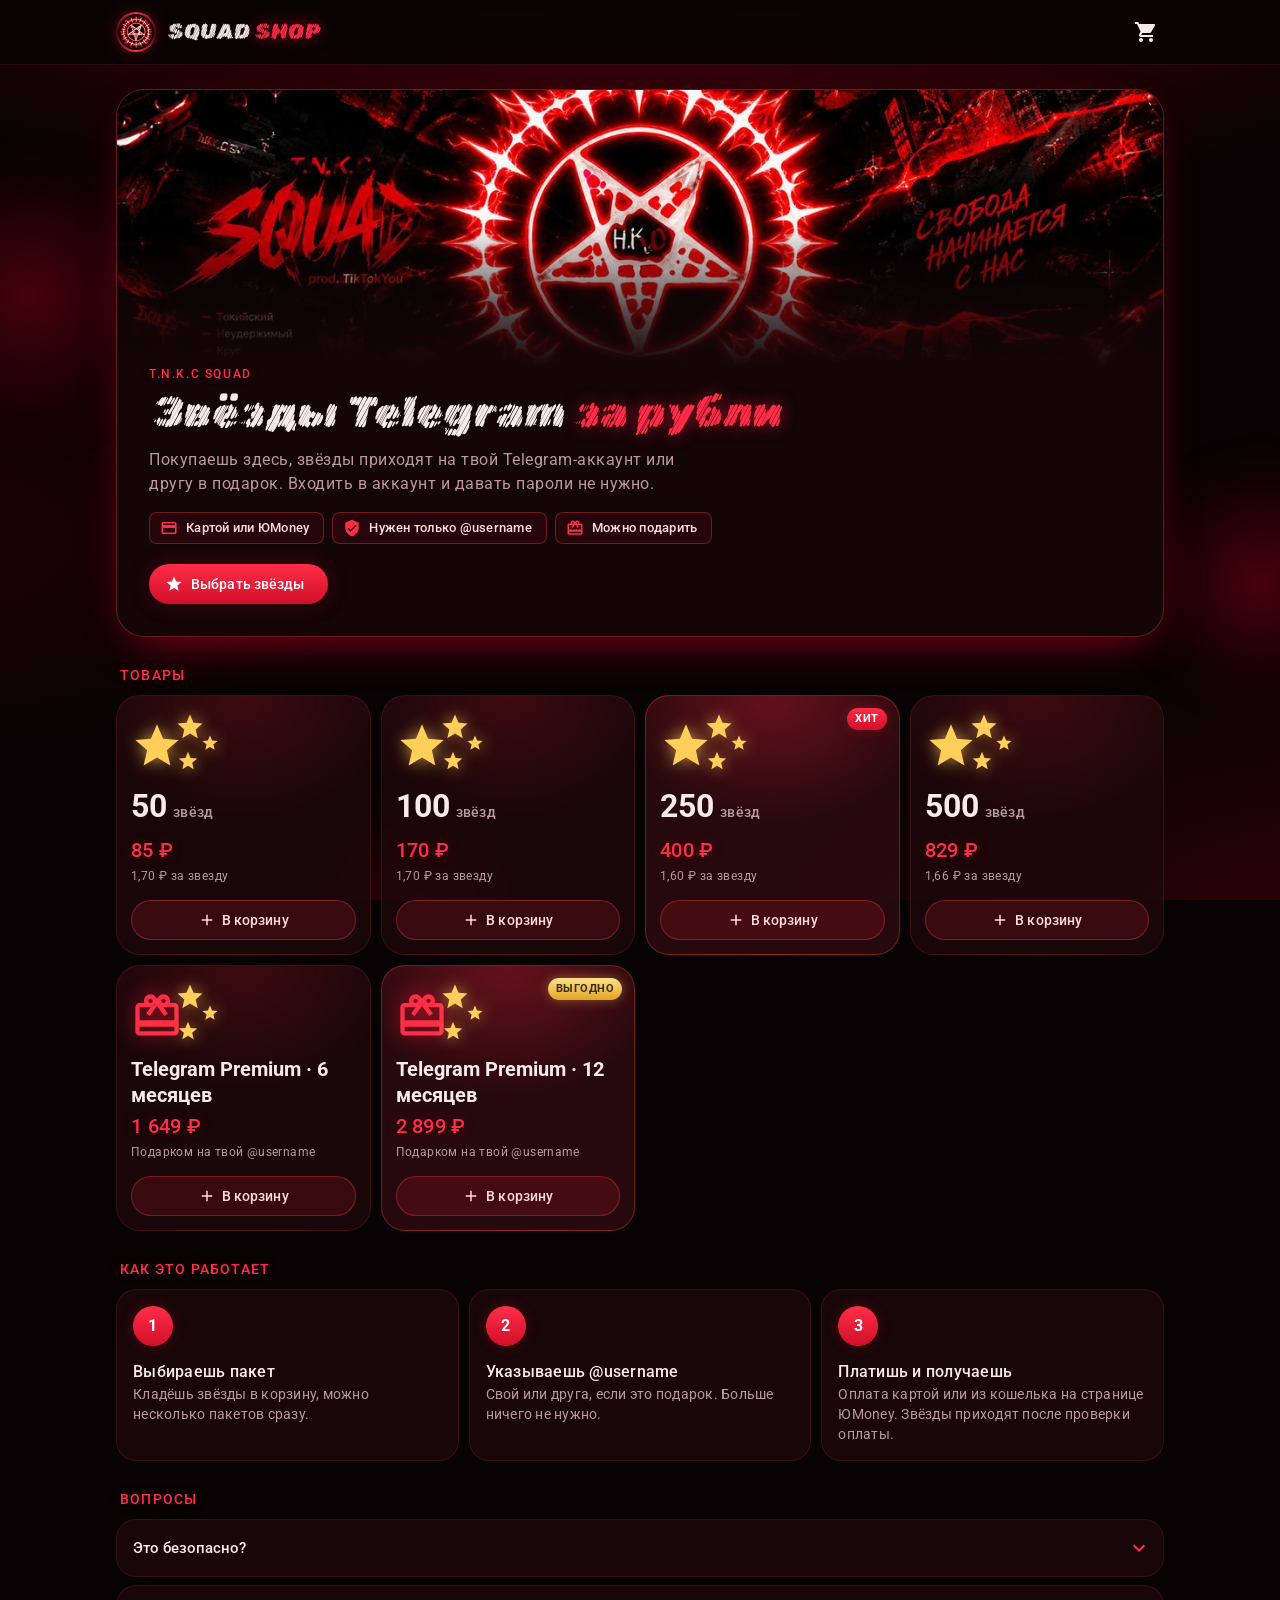
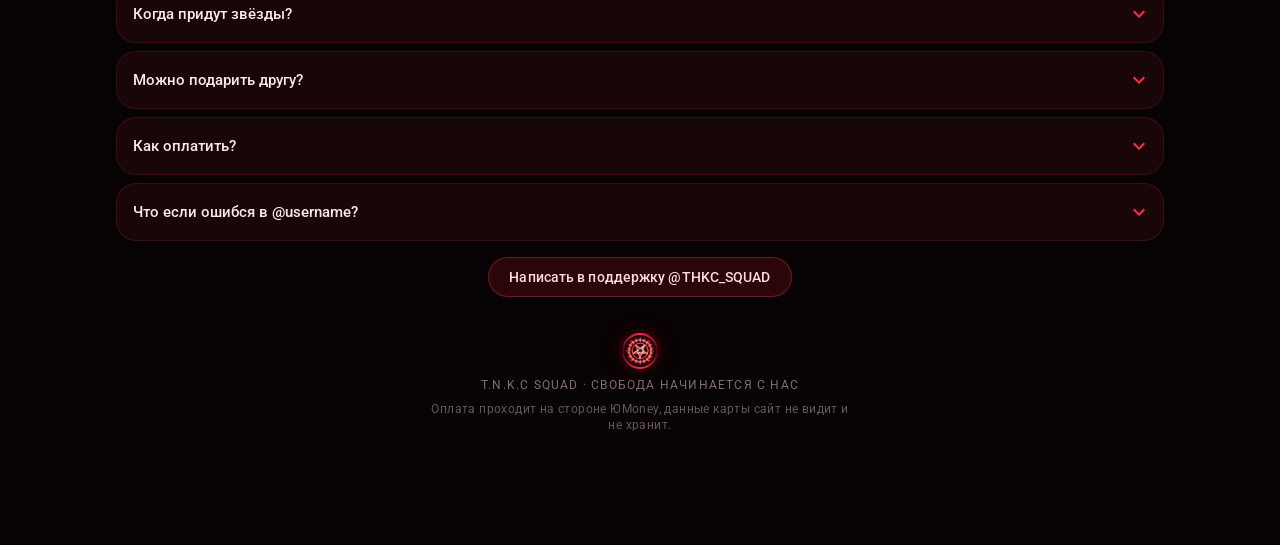
==== index.html @ 00c6ef07 "Админка: свежие данные GitHub при каждом сохранении GitHub разрешает браузеру кэшировать ответы API " ====
<!doctype html>
<html lang="ru">
<head>
  <meta charset="utf-8">
  <meta name="viewport" content="width=device-width, initial-scale=1, viewport-fit=cover">
  <meta name="theme-color" content="#070203">
  <meta name="description" content="SQUAD SHOP: звёзды Telegram за рубли. Оплата картой или ЮMoney.">
  <title>SQUAD SHOP</title>
  <link rel="icon" href="img/squad-logo.jpg">
  <link rel="preconnect" href="https://fonts.googleapis.com">
  <link rel="preconnect" href="https://fonts.gstatic.com" crossorigin>
  <link rel="stylesheet" href="https://fonts.googleapis.com/css2?family=Roboto:wght@400;500;700&display=swap" media="print" onload="this.media='all'">
  <link rel="stylesheet" href="style.css?v=5">
</head>
<body>
  <div class="backdrop" aria-hidden="true"><i></i><i></i><i></i></div>

  <header class="topbar">
    <div class="topbar-inner">
      <a class="brand" href="#top" aria-label="SQUAD SHOP, наверх">
        <span class="logo-ring"><img class="logo" src="img/squad-logo.jpg" alt=""></span>
        <b>SQUAD <em>SHOP</em></b>
      </a>
      <div class="top-actions">
      <button class="admin-btn ripple" id="adminBtn" type="button" hidden>
        <svg class="icon" viewBox="0 0 24 24"><path d="M3 17.25V21h3.75L17.81 9.94l-3.75-3.75L3 17.25zM20.71 7.04a.996.996 0 0 0 0-1.41l-2.34-2.34a.996.996 0 0 0-1.41 0l-1.83 1.83 3.75 3.75 1.83-1.83z"/></svg>
        <span>Товары</span><i class="dot-dirty" id="dirtyDot" hidden></i>
      </button>
      <button class="icon-btn ripple" id="cartBtn" type="button" aria-label="Корзина">
        <svg class="icon" viewBox="0 0 24 24"><path d="M7 18c-1.1 0-1.99.9-1.99 2S5.9 22 7 22s2-.9 2-2-.9-2-2-2zM1 2v2h2l3.6 7.59-1.35 2.45c-.16.28-.25.61-.25.96 0 1.1.9 2 2 2h12v-2H7.42c-.14 0-.25-.11-.25-.25l.03-.12.9-1.63h7.45c.75 0 1.41-.41 1.75-1.03l3.58-6.49A1.003 1.003 0 0 0 20 4H5.21l-.94-2H1zm16 16c-1.1 0-1.99.9-1.99 2s.89 2 1.99 2 2-.9 2-2-.9-2-2-2z"/></svg>
        <span class="badge" id="cartBadge" hidden>0</span>
      </button>
      </div>
    </div>
  </header>

  <main id="top">
    <section class="banner enter">
      <div class="cover" aria-hidden="true"></div>
      <div class="banner-body">
        <p class="eyebrow">T.N.K.C SQUAD</p>
        <h1>Звёзды Telegram <em>за рубли</em></h1>
        <p class="lead-text">Покупаешь здесь, звёзды приходят на твой Telegram-аккаунт или другу в подарок. Входить в аккаунт и давать пароли не нужно.</p>
        <div class="chips">
          <span class="chip"><svg class="icon" viewBox="0 0 24 24"><path d="M20 4H4c-1.11 0-1.99.89-1.99 2L2 18c0 1.11.89 2 2 2h16c1.11 0 2-.89 2-2V6c0-1.11-.89-2-2-2zm0 14H4v-6h16v6zm0-10H4V6h16v2z"/></svg>Картой или ЮMoney</span>
          <span class="chip"><svg class="icon" viewBox="0 0 24 24"><path d="M12 1L3 5v6c0 5.55 3.84 10.74 9 12 5.16-1.26 9-6.45 9-12V5l-9-4zm-2 16l-4-4 1.41-1.41L10 14.17l6.59-6.59L18 9l-8 8z"/></svg>Нужен только @username</span>
          <span class="chip"><svg class="icon" viewBox="0 0 24 24"><path d="M20 6h-2.18c.11-.31.18-.65.18-1 0-1.66-1.34-3-3-3-1.05 0-1.96.54-2.5 1.35l-.5.67-.5-.68C10.96 2.54 10.05 2 9 2 7.34 2 6 3.34 6 5c0 .35.07.69.18 1H4c-1.11 0-1.99.89-1.99 2L2 19c0 1.11.89 2 2 2h16c1.11 0 2-.89 2-2V8c0-1.11-.89-2-2-2zm-5-2c.55 0 1 .45 1 1s-.45 1-1 1-1-.45-1-1 .45-1 1-1zM9 4c.55 0 1 .45 1 1s-.45 1-1 1-1-.45-1-1 .45-1 1-1zm11 15H4v-2h16v2zm0-5H4V8h5.08L7 10.83 8.62 12 11 8.76l1-1.36 1 1.36L15.38 12 17 10.83 14.92 8H20v6z"/></svg>Можно подарить</span>
        </div>
        <a class="btn-filled ripple" href="#catalog">
          <svg class="icon" viewBox="0 0 24 24"><path d="M12 17.27L18.18 21l-1.64-7.03L22 9.24l-7.19-.61L12 2 9.19 8.63 2 9.24l5.46 4.73L5.82 21z"/></svg>
          Выбрать звёзды
        </a>
      </div>
    </section>

    <section class="group" id="catalog">
      <h2 class="group-title">Товары</h2>
      <div class="grid" id="products"></div>
    </section>

    <section class="group">
      <h2 class="group-title">Как это работает</h2>
      <ol class="steps">
        <li class="card enter" style="--i:0"><span class="num">1</span><div><b>Выбираешь пакет</b><span>Кладёшь звёзды в корзину, можно несколько пакетов сразу.</span></div></li>
        <li class="card enter" style="--i:1"><span class="num">2</span><div><b>Указываешь @username</b><span>Свой или друга, если это подарок. Больше ничего не нужно.</span></div></li>
        <li class="card enter" style="--i:2"><span class="num">3</span><div><b>Платишь и получаешь</b><span>Оплата картой или из кошелька на странице ЮMoney. Звёзды приходят после проверки оплаты.</span></div></li>
      </ol>
    </section>

    <section class="group">
      <h2 class="group-title">Вопросы</h2>
      <div class="faq" id="faq"></div>
    </section>

    <footer class="foot">
      <span class="logo-ring small"><img class="logo" src="img/squad-logo.jpg" alt=""></span>
      <p>T.N.K.C SQUAD · Свобода начинается с нас</p>
      <p class="fine">Оплата проходит на стороне ЮMoney, данные карты сайт не видит и не хранит.</p>
    </footer>
  </main>

  <div class="cart-bar" id="cartBar" hidden>
    <button class="cart-bar-btn ripple press" type="button" id="cartBarBtn">
      <span class="cart-bar-count" id="cartBarCount">0</span>
      <span class="cart-bar-text">Корзина</span>
      <b id="cartBarSum">0 ₽</b>
      <svg class="icon" viewBox="0 0 24 24"><path d="M10 6L8.59 7.41 13.17 12l-4.58 4.59L10 18l6-6z"/></svg>
    </button>
  </div>

  <div class="scrim" id="scrim" hidden></div>
  <section class="sheet" id="sheet" role="dialog" aria-modal="true" aria-labelledby="sheetTitle" hidden>
    <div class="handle" aria-hidden="true"></div>
    <div class="sheet-head">
      <h2 id="sheetTitle">Корзина</h2>
      <button class="icon-btn ripple" type="button" data-close aria-label="Закрыть">
        <svg class="icon" viewBox="0 0 24 24"><path d="M19 6.41L17.59 5 12 10.59 6.41 5 5 6.41 10.59 12 5 17.59 6.41 19 12 13.41 17.59 19 19 17.59 13.41 12z"/></svg>
      </button>
    </div>
    <div class="sheet-body" id="sheetBody"></div>
  </section>

  <div class="dialog-wrap" id="done" hidden>
    <div class="dialog" role="alertdialog" aria-modal="true" aria-labelledby="doneTitle">
      <div class="done-mark"><svg class="icon" viewBox="0 0 24 24"><path d="M9 16.17L4.83 12l-1.42 1.41L9 19 21 7l-1.41-1.41z"/></svg></div>
      <h2 id="doneTitle">Оплата отправлена</h2>
      <p id="doneText"></p>
      <button class="btn-filled ripple" type="button" data-close-done>Понятно</button>
    </div>
  </div>

  <div class="snackbar" id="snackbar" role="status" aria-live="polite"></div>

  <script src="app.js?v=9"></script>
</body>
</html>
---- style.css ----
/* SQUAD SHOP: the same look as Finya's Mini App. Always dark, blood red with
   glow, Material 3 shapes, type scale and motion. */
@font-face { font-family: 'Squad'; font-display: swap; src: url(fonts/squad-latin.woff2) format('woff2'); unicode-range: U+0000-00FF, U+2000-206F; }
@font-face { font-family: 'Squad'; font-display: swap; src: url(fonts/squad-cyrillic.woff2) format('woff2'); unicode-range: U+0400-045F, U+0490-0491, U+2116; }

:root {
  --bg: #070203;
  --surface: rgba(30, 8, 11, 0.78);
  --surface-high: rgba(46, 11, 16, 0.82);
  --surface-solid: #140507;
  --line: rgba(255, 64, 84, 0.14);
  --line-strong: rgba(255, 64, 84, 0.34);
  --text: #f8e9ea;
  --text-2: #b9999c;
  --red: #ff2d48;
  --red-deep: #d10f2a;
  --blood: #7a0614;
  --container: #3d0911;
  --on-container: #ffd9dc;
  --glow: rgba(255, 30, 60, 0.55);
  --glow-soft: rgba(255, 30, 60, 0.22);
  --gold: #ffcf5a;

  --ease-standard: cubic-bezier(0.2, 0, 0, 1);
  --ease-emph-decel: cubic-bezier(0.05, 0.7, 0.1, 1);
  --ease-emph-accel: cubic-bezier(0.3, 0, 0.8, 0.15);
  --dur-short: 150ms;
  --dur-medium: 300ms;
  --dur-long: 500ms;

  color-scheme: dark;
}

* { box-sizing: border-box; }
html { background: var(--bg); scroll-behavior: smooth; scroll-padding-top: 76px; }
/* The page paints its own dark ground: the host's white must never show through. */
body { background: var(--bg); }
main, .foot { position: relative; z-index: 1; }
html, body {
  margin: 0;
  min-height: 100%;
  color: var(--text);
  font-family: Roboto, system-ui, -apple-system, "Segoe UI", Arial, sans-serif;
  font-size: 14px;
  line-height: 20px;
  letter-spacing: 0.25px;
  -webkit-font-smoothing: antialiased;
  -webkit-tap-highlight-color: transparent;
}
body.locked { overflow: hidden; }
a { color: inherit; text-decoration: none; }
button, input { font: inherit; color: inherit; }
button { -webkit-user-select: none; user-select: none; cursor: pointer; }
.icon { width: 24px; height: 24px; flex: none; fill: currentColor; }
[hidden] { display: none !important; }

/* ---- backdrop -------------------------------------------------------------- */
.backdrop {
  position: fixed;
  inset: 0;
  z-index: 0;
  overflow: hidden;
  pointer-events: none;
  background:
    radial-gradient(120% 60% at 50% -12%, rgba(150, 0, 24, 0.62), transparent 62%),
    radial-gradient(90% 55% at 110% 105%, rgba(110, 0, 18, 0.42), transparent 60%),
    radial-gradient(70% 40% at -10% 60%, rgba(90, 0, 14, 0.30), transparent 60%),
    var(--bg);
}
.backdrop i { position: absolute; border-radius: 50%; animation: drift 18s var(--ease-standard) infinite alternate; will-change: transform; }
.backdrop i:nth-child(1) { width: 340px; height: 340px; left: -140px; top: 14%; background: radial-gradient(closest-side, rgba(138, 0, 24, 0.5), rgba(138, 0, 24, 0.25) 40%, rgba(138, 0, 24, 0.07) 70%, rgba(138, 0, 24, 0)); }
.backdrop i:nth-child(2) { width: 300px; height: 300px; right: -130px; top: 48%; background: radial-gradient(closest-side, rgba(163, 0, 29, 0.42), rgba(163, 0, 29, 0.21) 40%, rgba(163, 0, 29, 0.06) 70%, rgba(163, 0, 29, 0)); animation-duration: 22s; animation-delay: -6s; }
.backdrop i:nth-child(3) { width: 280px; height: 280px; left: 22%; bottom: -150px; background: radial-gradient(closest-side, rgba(109, 0, 18, 0.5), rgba(109, 0, 18, 0.25) 40%, rgba(109, 0, 18, 0.07) 70%, rgba(109, 0, 18, 0)); animation-duration: 26s; animation-delay: -12s; }
@keyframes drift { from { transform: translate3d(0, 0, 0) scale(1); } to { transform: translate3d(40px, -60px, 0) scale(1.15); } }

/* ---- Material 3 ripple, pressed glow, motion ------------------------------- */
.ripple { position: relative; overflow: hidden; }
.ripple::before {
  content: "";
  position: absolute;
  inset: 0;
  border-radius: inherit;
  background: currentColor;
  opacity: 0;
  transition: opacity var(--dur-short) linear;
  pointer-events: none;
}
@media (hover: hover) { .ripple:hover::before { opacity: 0.08; } }
.ripple:focus-visible { outline: 2px solid var(--red); outline-offset: 2px; }
.wave {
  position: absolute;
  border-radius: 50%;
  background: currentColor;
  pointer-events: none;
  transform: scale(0);
  opacity: 0.14;
  animation: wave-grow 450ms var(--ease-standard) forwards;
}
.wave.release { animation: wave-grow 450ms var(--ease-standard) forwards, wave-fade 375ms linear forwards; }
@keyframes wave-grow { to { transform: scale(1); } }
@keyframes wave-fade { to { opacity: 0; } }

.press { transition: border-color var(--dur-medium) var(--ease-standard), box-shadow var(--dur-medium) var(--ease-standard), transform var(--dur-medium) var(--ease-standard); }
.press.pressed {
  border-color: var(--red);
  box-shadow: 0 0 0 1px var(--red) inset, 0 0 22px var(--glow), 0 0 44px -8px var(--glow);
  transform: scale(0.985);
  transition-duration: var(--dur-short);
}
.press.ripple::before, .press .wave { background: var(--red); }

.enter { opacity: 0; animation: rise var(--dur-long) var(--ease-emph-decel) forwards; animation-delay: calc(var(--i, 0) * 45ms); }
@keyframes rise { from { opacity: 0; transform: translate3d(0, 24px, 0); } to { opacity: 1; transform: none; } }
/* The halo pulses by opacity of a fixed glow: animating box-shadow itself
   repaints on every frame. */
.logo-ring, .done-mark { position: relative; }
.logo-ring::after, .done-mark::after {
  content: "";
  position: absolute;
  inset: 0;
  border-radius: 50%;
  box-shadow: 0 0 22px var(--glow), 0 0 0 4px rgba(255, 30, 60, 0.12);
  opacity: 0.35;
  pointer-events: none;
  animation: halo 3.2s ease-in-out infinite;
}
@keyframes halo { 50% { opacity: 1; } }
@keyframes pop { 0% { transform: scale(1); } 40% { transform: scale(1.35); } 100% { transform: scale(1); } }

/* ---- buttons --------------------------------------------------------------- */
.btn-filled {
  display: inline-flex;
  align-items: center;
  justify-content: center;
  gap: 8px;
  height: 40px;
  padding: 0 24px 0 16px;
  border: 0;
  border-radius: 20px;
  background: linear-gradient(180deg, var(--red), var(--red-deep));
  color: #fff;
  font-weight: 500;
  letter-spacing: 0.1px;
  box-shadow: 0 0 22px var(--glow-soft), 0 4px 14px rgba(0, 0, 0, 0.5);
  transition: box-shadow var(--dur-medium) var(--ease-standard);
}
@media (hover: hover) { .btn-filled:hover { box-shadow: 0 0 30px var(--glow), 0 4px 14px rgba(0, 0, 0, 0.5); } }
.btn-filled .icon { width: 18px; height: 18px; }
.btn-filled.wide { width: 100%; height: 52px; border-radius: 26px; font-size: 16px; }
.btn-filled:disabled { background: rgba(255, 255, 255, 0.08); color: rgba(248, 233, 234, 0.38); box-shadow: none; cursor: default; }
.btn-tonal {
  display: inline-flex;
  align-items: center;
  justify-content: center;
  gap: 6px;
  height: 40px;
  padding: 0 20px;
  border: 1px solid var(--line-strong);
  border-radius: 20px;
  background: rgba(255, 30, 60, 0.14);
  color: var(--on-container);
  font-weight: 500;
  letter-spacing: 0.1px;
}
.btn-tonal .icon { width: 18px; height: 18px; }
.icon-btn {
  position: relative;
  width: 44px;
  height: 44px;
  display: grid;
  place-items: center;
  border: 0;
  border-radius: 50%;
  background: transparent;
  color: var(--text);
  overflow: visible;
}
.icon-btn.ripple { overflow: hidden; }
#cartBtn { overflow: visible; }
#cartBtn::before { border-radius: 50%; }
.badge {
  position: absolute;
  top: 4px;
  right: 2px;
  min-width: 18px;
  height: 18px;
  padding: 0 5px;
  border-radius: 9px;
  background: var(--red);
  color: #fff;
  font-size: 11px;
  line-height: 18px;
  font-weight: 700;
  text-align: center;
  box-shadow: 0 0 10px var(--glow);
}
.badge.pop { animation: pop 400ms var(--ease-emph-decel); }

/* ---- top app bar ----------------------------------------------------------- */
.topbar {
  position: sticky;
  top: env(safe-area-inset-top, 0px);
  z-index: 20;
  /* No backdrop blur: behind the bar the background moves all the time, so the
     blur was recomputed every frame and the page lagged on phones. */
  background: linear-gradient(180deg, rgba(7, 2, 3, 0.97), rgba(7, 2, 3, 0.9));
  border-bottom: 1px solid var(--line);
}
.topbar-inner { max-width: 1080px; margin: 0 auto; height: 64px; padding: 0 12px 0 16px; display: flex; align-items: center; justify-content: space-between; }
.brand { display: flex; align-items: center; gap: 12px; }
.brand b { font-family: 'Squad', 'Roboto', sans-serif; font-weight: 400; font-size: 22px; line-height: 28px; letter-spacing: 0.5px; transform: skewX(-8deg); }
.brand em, h1 em { font-style: normal; color: var(--red); text-shadow: 0 0 16px var(--glow); }
.logo-ring {
  flex: none;
  width: 40px;
  height: 40px;
  border-radius: 50%;
  padding: 2px;
  background: conic-gradient(from 0deg, var(--red), #4a0010, var(--red), #4a0010, var(--red));
}
.logo { display: block; width: 100%; height: 100%; border-radius: 50%; border: 2px solid var(--surface-solid); object-fit: cover; }

main { max-width: 1080px; margin: 0 auto; padding: 16px 16px calc(112px + env(safe-area-inset-bottom)); }

/* ---- hero banner ----------------------------------------------------------- */
.banner {
  position: relative;
  overflow: hidden;
  border-radius: 28px;
  border: 1px solid var(--line-strong);
  background: var(--surface-solid);
  box-shadow: 0 18px 48px -20px rgba(220, 0, 40, 0.75);
}
/* The fade to the card colour is part of the cover itself: the Ken Burns zoom
   pushes the cover ~20px past its box, and a separate overlay left that edge
   uncovered as a bright strip behind the heading (seen on PC). */
.banner .cover {
  height: 180px;
  background:
    linear-gradient(180deg, rgba(20, 5, 7, 0) 45%, rgba(20, 5, 7, 0.75) 76%, var(--surface-solid) 92%),
    url("img/squad-cover.jpg") 50% 46% / cover no-repeat;
  animation: kenburns 24s ease-in-out infinite alternate;
  transform-origin: 50% 45%;
}
@keyframes kenburns { from { transform: scale(1); } to { transform: scale(1.12) translate3d(0, 4px, 0); } }
.banner-body { position: relative; z-index: 1; margin-top: -24px; padding: 0 20px 22px; }
.eyebrow { margin: 0 0 4px; font-size: 12px; line-height: 16px; font-weight: 500; letter-spacing: 1.6px; color: var(--red); text-shadow: 0 0 12px var(--glow-soft); }
h1 {
  margin: 0;
  font-family: 'Squad', 'Roboto', sans-serif;
  font-weight: 400;
  font-size: 32px;
  line-height: 40px;
  letter-spacing: 0.5px;
  transform: skewX(-8deg);
  transform-origin: 0 100%;
}
.lead-text { margin: 10px 0 0; max-width: 560px; font-size: 16px; line-height: 24px; letter-spacing: 0.5px; color: var(--text-2); }
.chips { display: flex; flex-wrap: wrap; gap: 8px; margin: 16px 0 20px; }
.chip {
  display: inline-flex;
  align-items: center;
  gap: 8px;
  height: 32px;
  padding: 0 14px 0 10px;
  border-radius: 8px;
  border: 1px solid var(--line-strong);
  background: rgba(255, 30, 60, 0.08);
  color: var(--on-container);
  font-weight: 500;
  font-size: 13px;
}
.chip .icon { width: 18px; height: 18px; fill: var(--red); }

/* ---- sections -------------------------------------------------------------- */
.group { margin-top: 28px; }
.group-title {
  margin: 0 4px 10px;
  font-size: 14px;
  line-height: 20px;
  font-weight: 500;
  letter-spacing: 1.2px;
  text-transform: uppercase;
  color: var(--red);
  text-shadow: 0 0 14px var(--glow-soft);
}
.card { border-radius: 20px; padding: 16px; border: 1px solid var(--line); background: var(--surface); }

/* ---- product cards --------------------------------------------------------- */
.grid { display: grid; grid-template-columns: repeat(2, 1fr); gap: 10px; }
.product {
  position: relative;
  display: flex;
  flex-direction: column;
  gap: 4px;
  padding: 16px 14px 14px;
  border-radius: 24px;
  border: 1px solid var(--line);
  background:
    radial-gradient(90% 70% at 50% 0%, rgba(255, 34, 64, 0.16), transparent 70%),
    var(--surface);
  overflow: hidden;
}
.product.hot { border-color: var(--line-strong); background: radial-gradient(90% 70% at 50% 0%, rgba(255, 34, 64, 0.3), transparent 70%), var(--surface-high); }
.product.in-cart { border-color: var(--red); box-shadow: 0 0 0 1px var(--red) inset, 0 0 24px -6px var(--glow); }
.tag {
  position: absolute;
  top: 12px;
  right: 12px;
  height: 22px;
  padding: 0 8px;
  border-radius: 11px;
  background: linear-gradient(180deg, var(--red), var(--red-deep));
  color: #fff;
  font-size: 11px;
  line-height: 22px;
  font-weight: 700;
  letter-spacing: 0.5px;
  text-transform: uppercase;
  box-shadow: 0 0 12px var(--glow-soft);
}
.tag.gold { background: linear-gradient(180deg, #ffe08a, #e0a526); color: #3d2e00; box-shadow: 0 0 12px rgba(255, 207, 90, 0.4); }
.stars { position: relative; height: 64px; margin-bottom: 6px; }
.stars .icon { position: absolute; fill: var(--gold); filter: drop-shadow(0 0 8px rgba(255, 207, 90, 0.7)); animation: twinkle 3.6s ease-in-out infinite; animation-play-state: paused; }
/* Stars twinkle only on cards on screen (app.js marks them .live): dozens of
   animated icons at once made the page lag on phones. */
.product.live .stars .icon { animation-play-state: running; }
.stars .icon:nth-child(1) { width: 52px; height: 52px; left: 0; top: 8px; }
.stars .icon:nth-child(2) { width: 30px; height: 30px; left: 44px; top: 0; animation-delay: -1.2s; }
.stars .icon:nth-child(3) { width: 22px; height: 22px; left: 46px; top: 38px; animation-delay: -2.4s; }
.stars .icon:nth-child(4) { width: 18px; height: 18px; left: 70px; top: 22px; animation-delay: -0.6s; }
@keyframes twinkle { 0%, 100% { transform: scale(1) rotate(0); opacity: 1; } 50% { transform: scale(0.86) rotate(-8deg); opacity: 0.8; } }
.amount { font-size: 32px; line-height: 40px; font-weight: 700; font-variant-numeric: tabular-nums; letter-spacing: 0; }
.amount small { margin-left: 6px; font-size: 14px; font-weight: 500; color: var(--text-2); letter-spacing: 0.25px; }
.price { font-size: 20px; line-height: 28px; font-weight: 500; color: var(--red); text-shadow: 0 0 14px var(--glow-soft); }
.per { font-size: 12px; line-height: 16px; letter-spacing: 0.4px; color: var(--text-2); }
.product .act { margin-top: auto; padding-top: 12px; } /* buttons line up across a row */
.product .btn-tonal { width: 100%; }
.stepper { display: flex; align-items: center; justify-content: space-between; height: 40px; border-radius: 20px; background: linear-gradient(180deg, var(--red), var(--red-deep)); color: #fff; box-shadow: 0 0 18px var(--glow-soft); }
.stepper button { width: 44px; height: 40px; border: 0; border-radius: 20px; background: transparent; display: grid; place-items: center; }
.stepper button:disabled { opacity: 0.38; }
.stepper .icon { width: 20px; height: 20px; }
.stepper b { font-size: 16px; font-variant-numeric: tabular-nums; }

/* ---- steps ----------------------------------------------------------------- */
.steps { list-style: none; margin: 0; padding: 0; display: grid; gap: 10px; }
.steps li { display: flex; gap: 14px; align-items: flex-start; }
.num {
  flex: none;
  width: 40px;
  height: 40px;
  border-radius: 50%;
  display: grid;
  place-items: center;
  background: linear-gradient(180deg, var(--red), var(--red-deep));
  color: #fff;
  font-weight: 700;
  font-size: 16px;
  box-shadow: 0 0 14px var(--glow-soft);
}
.steps b { display: block; font-size: 16px; line-height: 24px; font-weight: 500; }
.steps div > span { display: block; color: var(--text-2); }

/* ---- faq ------------------------------------------------------------------- */
.faq { display: flex; flex-direction: column; gap: 8px; }
.qa { border-radius: 20px; border: 1px solid var(--line); background: var(--surface); overflow: hidden; }
.qa > button {
  width: 100%;
  min-height: 56px;
  display: flex;
  align-items: center;
  gap: 12px;
  padding: 12px 12px 12px 16px;
  border: 0;
  background: transparent;
  text-align: left;
  font-size: 15px;
  font-weight: 500;
}
.qa > button span { flex: 1; }
.qa > button .icon { fill: var(--red); transition: transform var(--dur-medium) var(--ease-emph-decel); }
.qa.open > button .icon { transform: rotate(180deg); }
.qa .ans { display: grid; grid-template-rows: 0fr; transition: grid-template-rows var(--dur-medium) var(--ease-emph-decel); }
.qa.open .ans { grid-template-rows: 1fr; }
.qa .ans > div { overflow: hidden; }
.qa .ans p { margin: 0; padding: 0 16px 16px; color: var(--text-2); }

/* ---- footer ---------------------------------------------------------------- */
.foot { margin-top: 36px; display: flex; flex-direction: column; align-items: center; gap: 8px; text-align: center; }
.foot p { margin: 0; font-size: 12px; line-height: 16px; letter-spacing: 1.2px; text-transform: uppercase; color: rgba(185, 153, 156, 0.7); }
.foot .fine { text-transform: none; letter-spacing: 0.4px; color: rgba(185, 153, 156, 0.55); max-width: 420px; }
.logo-ring.small { width: 36px; height: 36px; }

/* ---- floating cart bar ----------------------------------------------------- */
.cart-bar {
  position: fixed;
  left: 0;
  right: 0;
  bottom: 0;
  z-index: 15;
  display: flex;
  justify-content: center;
  padding: 12px 16px calc(12px + env(safe-area-inset-bottom));
  background: linear-gradient(180deg, rgba(7, 2, 3, 0), rgba(7, 2, 3, 0.92) 40%);
  pointer-events: none;
  animation: rise var(--dur-long) var(--ease-emph-decel) both;
}
.cart-bar-btn {
  pointer-events: auto;
  width: 100%;
  max-width: 480px;
  height: 56px;
  display: flex;
  align-items: center;
  gap: 12px;
  padding: 0 12px 0 10px;
  border: 1px solid var(--red);
  border-radius: 28px;
  background: linear-gradient(180deg, var(--red), var(--red-deep));
  color: #fff;
  box-shadow: 0 0 28px var(--glow), 0 8px 24px rgba(0, 0, 0, 0.6);
  font-size: 16px;
  font-weight: 500;
}
.cart-bar-count { min-width: 36px; height: 36px; padding: 0 8px; border-radius: 18px; background: rgba(0, 0, 0, 0.28); display: grid; place-items: center; font-weight: 700; font-variant-numeric: tabular-nums; }
.cart-bar-text { flex: 1; text-align: left; }
.cart-bar-btn b { font-variant-numeric: tabular-nums; }

/* ---- sheet (bottom sheet on phones, dialog on wide screens) ---------------- */
.scrim { position: fixed; inset: 0; z-index: 30; background: rgba(0, 0, 0, 0.62); animation: fade-in-plain var(--dur-medium) linear; }
.scrim.leave { animation: fade-out-plain 200ms linear forwards; }
@keyframes fade-in-plain { from { opacity: 0; } }
@keyframes fade-out-plain { to { opacity: 0; } }
.sheet {
  position: fixed;
  left: 0;
  right: 0;
  bottom: 0;
  z-index: 31;
  max-height: 92vh;
  display: flex;
  flex-direction: column;
  border-radius: 28px 28px 0 0;
  border: 1px solid var(--line-strong);
  border-bottom: 0;
  background:
    radial-gradient(100% 50% at 50% 0%, rgba(255, 34, 64, 0.16), transparent 70%),
    var(--surface-solid);
  box-shadow: 0 -12px 48px -12px rgba(220, 0, 40, 0.55);
  animation: sheet-in var(--dur-long) var(--ease-emph-decel);
}
.sheet.leave { animation: sheet-out 250ms var(--ease-emph-accel) forwards; }
@keyframes sheet-in { from { transform: translate3d(0, 100%, 0); } }
@keyframes sheet-out { to { transform: translate3d(0, 100%, 0); } }
.handle { width: 32px; height: 4px; margin: 16px auto 4px; border-radius: 2px; background: rgba(248, 233, 234, 0.4); }
.sheet-head { display: flex; align-items: center; justify-content: space-between; padding: 4px 8px 4px 20px; }
.sheet-head h2 { margin: 0; font-size: 22px; line-height: 28px; font-weight: 500; }
.sheet-body { overflow-y: auto; padding: 4px 20px calc(20px + env(safe-area-inset-bottom)); }

@media (min-width: 720px) {
  .sheet {
    left: 50%;
    right: auto;
    top: 50%;
    bottom: auto;
    width: 520px;
    max-height: 86vh;
    border-radius: 28px;
    border-bottom: 1px solid var(--line-strong);
    transform: translate(-50%, -50%);
    animation: dialog-in var(--dur-medium) var(--ease-emph-decel);
  }
  .sheet.leave { animation: dialog-out 200ms var(--ease-emph-accel) forwards; }
  .handle { display: none; }
  .sheet-head { padding-top: 16px; }
}
@keyframes dialog-in { from { opacity: 0; transform: translate(-50%, -50%) scale(0.9); } }
@keyframes dialog-out { to { opacity: 0; transform: translate(-50%, -50%) scale(0.94); } }

.line { display: flex; align-items: center; gap: 12px; padding: 10px 0; border-bottom: 1px solid var(--line); }
.line .lead { flex: none; width: 40px; height: 40px; border-radius: 50%; display: grid; place-items: center; background: var(--container); }
.line .lead .icon { width: 22px; height: 22px; fill: var(--gold); filter: drop-shadow(0 0 6px rgba(255, 207, 90, 0.6)); }
.line .body { flex: 1; min-width: 0; }
.line .body b { display: block; font-size: 16px; line-height: 24px; font-weight: 500; }
.line .body span { color: var(--text-2); }
.line .stepper { height: 36px; background: rgba(255, 30, 60, 0.14); border: 1px solid var(--line-strong); color: var(--on-container); box-shadow: none; }
.line .stepper button { width: 36px; height: 34px; }
.line .stepper b { min-width: 18px; text-align: center; font-size: 14px; }

.field { margin-top: 18px; }
.field label { display: block; margin: 0 4px 6px; font-size: 12px; line-height: 16px; letter-spacing: 0.4px; color: var(--text-2); }
.input {
  display: flex;
  align-items: center;
  height: 56px;
  padding: 0 16px;
  border-radius: 14px;
  border: 1px solid var(--line-strong);
  background: rgba(0, 0, 0, 0.3);
  transition: border-color var(--dur-short) linear, box-shadow var(--dur-short) linear;
}
.input:focus-within { border-color: var(--red); box-shadow: 0 0 0 1px var(--red) inset, 0 0 18px var(--glow-soft); }
.input.bad { border-color: #ff5a6e; }
.input span { color: var(--text-2); font-size: 16px; }
.input input { flex: 1; min-width: 0; height: 100%; border: 0; outline: 0; background: transparent; font-size: 16px; }
.hint { margin: 6px 4px 0; font-size: 12px; line-height: 16px; color: var(--text-2); }
.hint.bad { color: #ff7a8a; }

.seg { display: flex; }
.seg button {
  flex: 1;
  height: 44px;
  display: inline-flex;
  align-items: center;
  justify-content: center;
  gap: 8px;
  border: 1px solid var(--line-strong);
  background: transparent;
  color: var(--text);
  font-weight: 500;
}
.seg button:first-child { border-radius: 22px 0 0 22px; }
.seg button:last-child { border-radius: 0 22px 22px 0; border-left: 0; }
.seg button[aria-pressed="true"] { background: rgba(255, 30, 60, 0.22); color: #fff; box-shadow: 0 0 16px var(--glow-soft) inset; }
.seg .icon { width: 18px; height: 18px; }

.total { display: flex; align-items: baseline; justify-content: space-between; margin: 22px 0 14px; }
.total span { color: var(--text-2); font-size: 16px; }
.total b { font-size: 28px; line-height: 36px; font-weight: 700; font-variant-numeric: tabular-nums; color: #fff; text-shadow: 0 0 18px var(--glow); }
.secure { display: flex; align-items: center; justify-content: center; gap: 6px; margin: 12px 0 0; font-size: 12px; line-height: 16px; color: var(--text-2); }
.secure .icon { width: 14px; height: 14px; fill: var(--text-2); }
.empty { padding: 28px 0 8px; text-align: center; color: var(--text-2); }
.empty .icon { width: 48px; height: 48px; fill: var(--red); opacity: 0.6; filter: drop-shadow(0 0 10px var(--glow)); }
.empty p { margin: 10px 0 18px; }

/* ---- success dialog -------------------------------------------------------- */
.dialog-wrap { position: fixed; inset: 0; z-index: 40; display: grid; place-items: center; padding: 24px; background: rgba(0, 0, 0, 0.66); animation: fade-in-plain var(--dur-medium) linear; }
.dialog {
  width: 100%;
  max-width: 380px;
  padding: 24px;
  border-radius: 28px;
  border: 1px solid var(--line-strong);
  background: radial-gradient(100% 60% at 50% 0%, rgba(255, 34, 64, 0.22), transparent 70%), var(--surface-solid);
  text-align: center;
  box-shadow: 0 0 48px -10px var(--glow);
  animation: pop-in var(--dur-long) var(--ease-emph-decel);
}
@keyframes pop-in { from { opacity: 0; transform: scale(0.85); } }
.done-mark { width: 64px; height: 64px; margin: 0 auto 14px; border-radius: 50%; display: grid; place-items: center; background: linear-gradient(180deg, var(--red), var(--red-deep)); }
.done-mark .icon { width: 34px; height: 34px; fill: #fff; }
.dialog h2 { margin: 0 0 8px; font-size: 22px; line-height: 28px; font-weight: 500; }
.dialog p { margin: 0 0 20px; color: var(--text-2); }
.dialog p b { color: var(--text); }

/* ---- snackbar -------------------------------------------------------------- */
.snackbar {
  position: fixed;
  left: 50%;
  top: 76px;
  z-index: 50;
  max-width: calc(100% - 32px);
  width: max-content;
  padding: 14px 16px;
  border-radius: 8px;
  background: #f8e9ea;
  color: #2a0a0e;
  font-weight: 500;
  box-shadow: 0 6px 24px rgba(0, 0, 0, 0.6);
  transform: translate(-50%, -16px);
  opacity: 0;
  pointer-events: none;
  transition: transform var(--dur-medium) var(--ease-emph-decel), opacity var(--dur-short) linear;
}
.snackbar.show { transform: translate(-50%, 0); opacity: 1; }

/* ---- wide screens ---------------------------------------------------------- */
@media (min-width: 640px) {
  .grid { grid-template-columns: repeat(3, 1fr); }
  .steps { grid-template-columns: repeat(3, 1fr); }
  .steps li { flex-direction: column; }
  h1 { font-size: 44px; line-height: 52px; }
  .banner .cover { height: 240px; }
  .banner-body { padding: 0 32px 32px; }
}
@media (min-width: 960px) {
  .grid { grid-template-columns: repeat(4, 1fr); }
  main { padding-top: 24px; }
  .banner .cover { height: 300px; }
}

@media (prefers-reduced-motion: reduce) {
  *, *::before, *::after { animation-duration: 1ms !important; animation-iteration-count: 1 !important; transition-duration: 1ms !important; }
  .enter { opacity: 1; }
}

/* ---- custom products ------------------------------------------------------- */
.media { height: 120px; margin: -4px -2px 8px; border-radius: 16px; overflow: hidden; background: var(--container); }
.media img { display: block; width: 100%; height: 100%; object-fit: cover; }
.stars.gifts .icon:nth-child(1) { fill: var(--red); filter: drop-shadow(0 0 10px var(--glow)); }
.pname { font-size: 20px; line-height: 26px; font-weight: 700; letter-spacing: 0; overflow-wrap: anywhere; }
.grid-empty { grid-column: 1 / -1; margin: 8px 0; padding: 24px 16px; text-align: center; color: var(--text-2); border: 1px dashed var(--line-strong); border-radius: 20px; }
.btn-tonal.support { align-self: center; margin-top: 8px; }
.lead.img { overflow: hidden; background: var(--container); }
.lead.img img { width: 100%; height: 100%; object-fit: cover; }

/* ---- owner panel ----------------------------------------------------------- */
.top-actions { display: flex; align-items: center; gap: 4px; }
.admin-btn {
  position: relative;
  display: inline-flex;
  align-items: center;
  gap: 6px;
  height: 36px;
  padding: 0 14px 0 10px;
  border: 1px solid var(--line-strong);
  border-radius: 18px;
  background: rgba(255, 30, 60, 0.12);
  color: var(--on-container);
  font-weight: 500;
}
.admin-btn .icon { width: 18px; height: 18px; }
.dot-dirty { position: absolute; top: -2px; right: -2px; width: 10px; height: 10px; border-radius: 50%; background: var(--gold); box-shadow: 0 0 8px rgba(255, 207, 90, 0.8); }
@media (max-width: 380px) { .admin-btn span { display: none; } .admin-btn { padding: 0 9px; } }

@media (min-width: 720px) { .sheet.wide-sheet { width: 600px; } }
.add-btn { width: 100%; margin: 4px 0 8px; }
.admin-list { display: flex; flex-direction: column; }
.arow { display: flex; align-items: center; gap: 12px; padding: 10px 0; border-bottom: 1px solid var(--line); }
.arow.off .lead, .arow.off .body { opacity: 0.45; }
.arow .lead { flex: none; width: 40px; height: 40px; border-radius: 50%; display: grid; place-items: center; background: var(--container); }
.arow .lead .icon { width: 22px; height: 22px; fill: var(--gold); }
.arow .body { flex: 1; min-width: 0; }
.arow .body b { display: block; font-weight: 500; white-space: nowrap; overflow: hidden; text-overflow: ellipsis; }
.arow .body span { display: block; font-size: 12px; line-height: 16px; color: var(--text-2); white-space: nowrap; overflow: hidden; text-overflow: ellipsis; }
.arow-acts { display: flex; flex: none; }
.mini { width: 36px; height: 36px; display: grid; place-items: center; border: 0; border-radius: 50%; background: transparent; color: var(--text-2); }
.mini .icon { width: 20px; height: 20px; }
.mini:disabled { opacity: 0.3; cursor: default; }
@media (hover: hover) { .mini:not(:disabled):hover { color: var(--text); } }
.admin-sub { margin: 24px 0 0; font-size: 14px; line-height: 20px; font-weight: 500; letter-spacing: 1.2px; text-transform: uppercase; color: var(--red); }
.save-bar { position: sticky; bottom: calc(-20px - env(safe-area-inset-bottom)); margin: 20px -20px calc(-20px - env(safe-area-inset-bottom)); padding: 12px 20px calc(16px + env(safe-area-inset-bottom)); background: linear-gradient(180deg, rgba(20, 5, 7, 0.6), var(--surface-solid) 30%); }
.save-msg { margin: 0 0 10px; color: var(--on-container); text-align: center; }
.text-btn { display: inline-flex; align-items: center; gap: 6px; height: 36px; margin: 0 0 4px -8px; padding: 0 12px 0 8px; border: 0; border-radius: 18px; background: transparent; color: var(--red); font-weight: 500; }
.text-btn .icon { width: 20px; height: 20px; }
.photo { height: 160px; border-radius: 16px; overflow: hidden; border: 1px dashed var(--line-strong); background: rgba(0, 0, 0, 0.3); }
.photo img { display: block; width: 100%; height: 100%; object-fit: cover; }
.photo-ph { height: 100%; display: flex; flex-direction: column; align-items: center; justify-content: center; gap: 8px; padding: 0 16px; text-align: center; color: var(--text-2); }
.photo-ph .icon { width: 36px; height: 36px; fill: var(--red); opacity: 0.7; }
.photo-acts { display: flex; flex-wrap: wrap; gap: 8px; margin-top: 10px; }
.photo-acts label { cursor: pointer; }
.visually-hidden { position: absolute; width: 1px; height: 1px; overflow: hidden; clip: rect(0 0 0 0); white-space: nowrap; }
.input span:last-child:not(:first-child) { margin-left: 8px; }
.switch-row { display: flex; align-items: center; justify-content: space-between; gap: 16px; min-height: 56px; margin-top: 8px; cursor: pointer; font-size: 16px; }
.switch { position: relative; flex: none; width: 52px; height: 32px; }
.switch input { position: absolute; inset: 0; margin: 0; opacity: 0; cursor: pointer; }
.switch i { position: absolute; inset: 0; border-radius: 16px; border: 2px solid var(--text-2); background: rgba(0, 0, 0, 0.3); transition: background var(--dur-medium) var(--ease-standard), border-color var(--dur-medium) var(--ease-standard); pointer-events: none; }
.switch i::after { content: ""; position: absolute; top: 6px; left: 6px; width: 16px; height: 16px; border-radius: 50%; background: var(--text-2); transition: all var(--dur-medium) var(--ease-emph-decel); }
.switch input:checked + i { background: linear-gradient(180deg, var(--red), var(--red-deep)); border-color: var(--red); box-shadow: 0 0 14px var(--glow-soft); }
.switch input:checked + i::after { top: 2px; left: 22px; width: 24px; height: 24px; background: #fff; }
.switch input:focus-visible + i { outline: 2px solid var(--red); outline-offset: 2px; }
.editor-acts { display: flex; flex-wrap: wrap; align-items: center; justify-content: space-between; gap: 10px; margin-top: 20px; }
.btn-danger { display: inline-flex; align-items: center; gap: 6px; height: 40px; padding: 0 16px 0 12px; border: 1px solid rgba(255, 90, 110, 0.4); border-radius: 20px; background: transparent; color: #ff8a98; font-weight: 500; }
.btn-danger .icon { width: 18px; height: 18px; }
.field .photo-acts label.btn-tonal { display: inline-flex; margin: 0; font-size: 14px; line-height: 20px; letter-spacing: 0.1px; color: var(--on-container); }
.login-text { margin: 4px 0 0; color: var(--text-2); font-size: 15px; line-height: 22px; }
.link-inline { color: var(--red); text-decoration: underline; text-underline-offset: 2px; }
.text-btn.logout { margin: 16px 0 0 -8px; color: var(--text-2); }
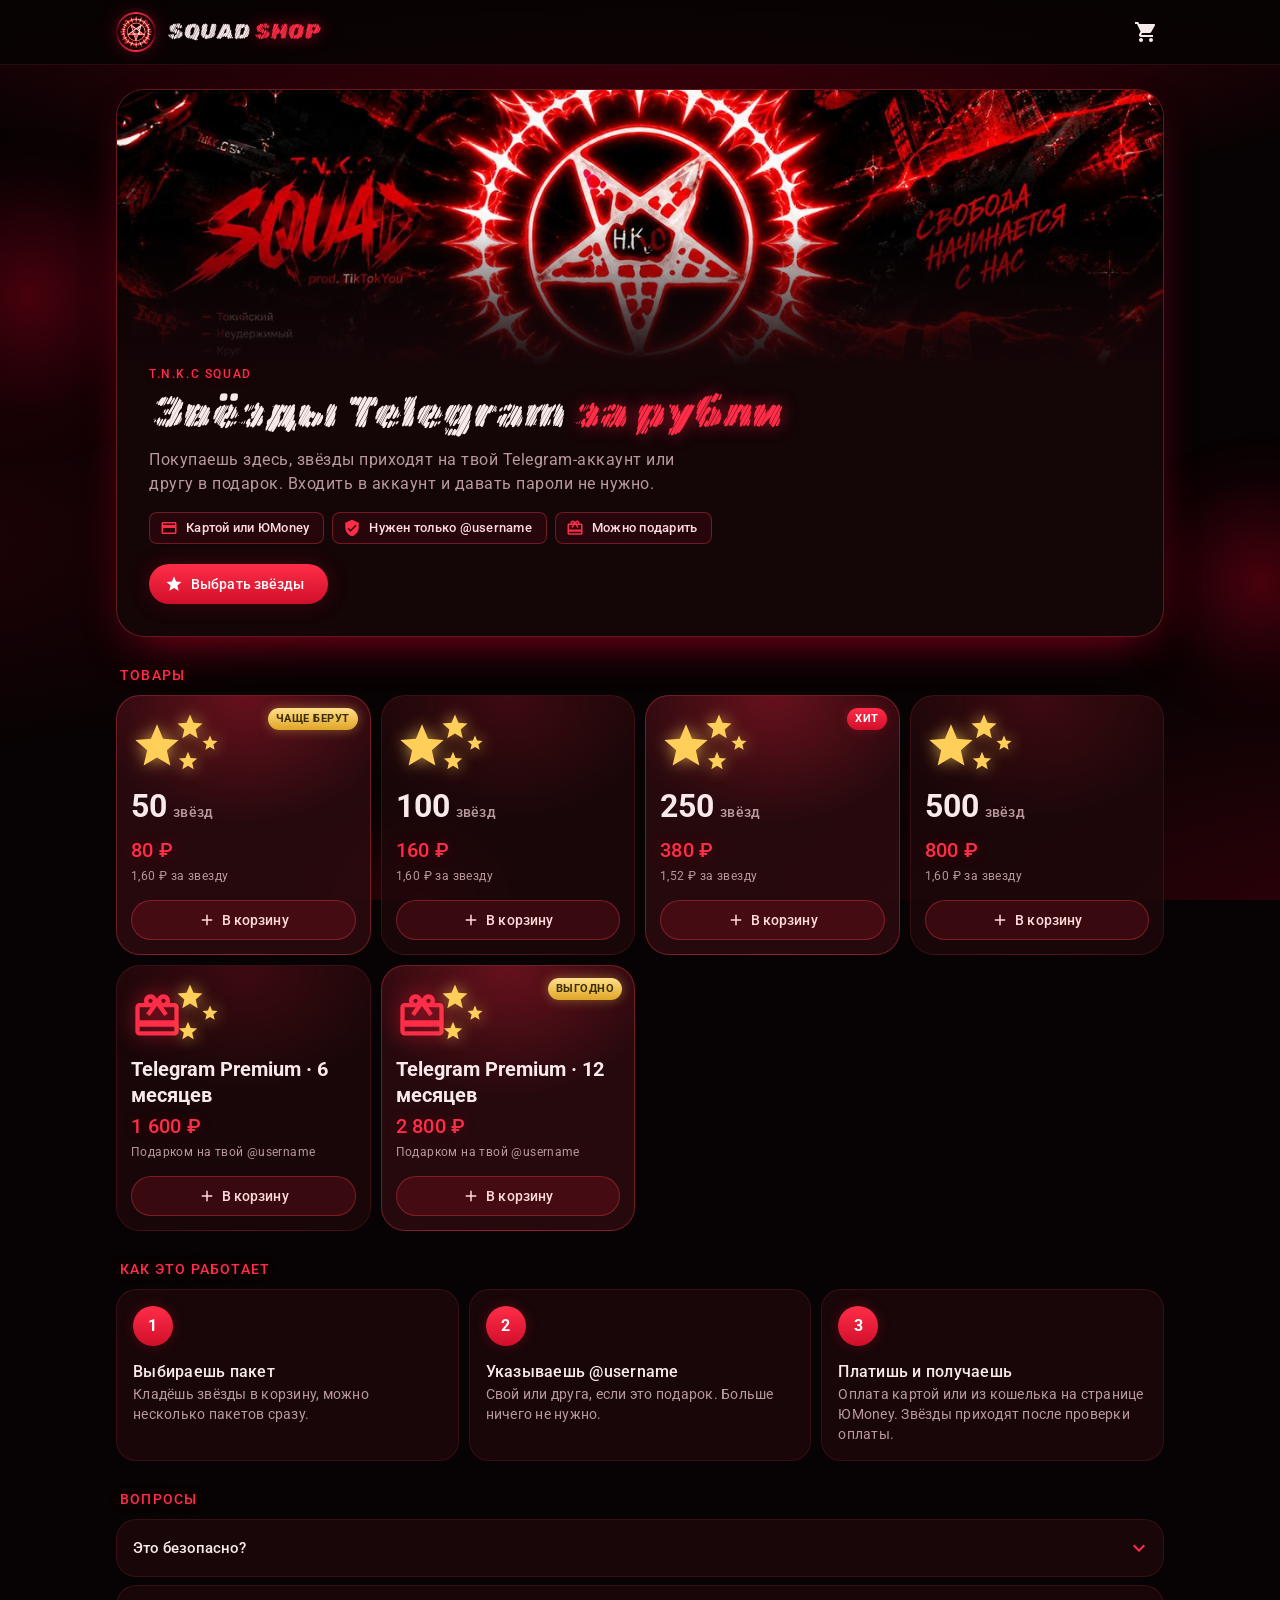
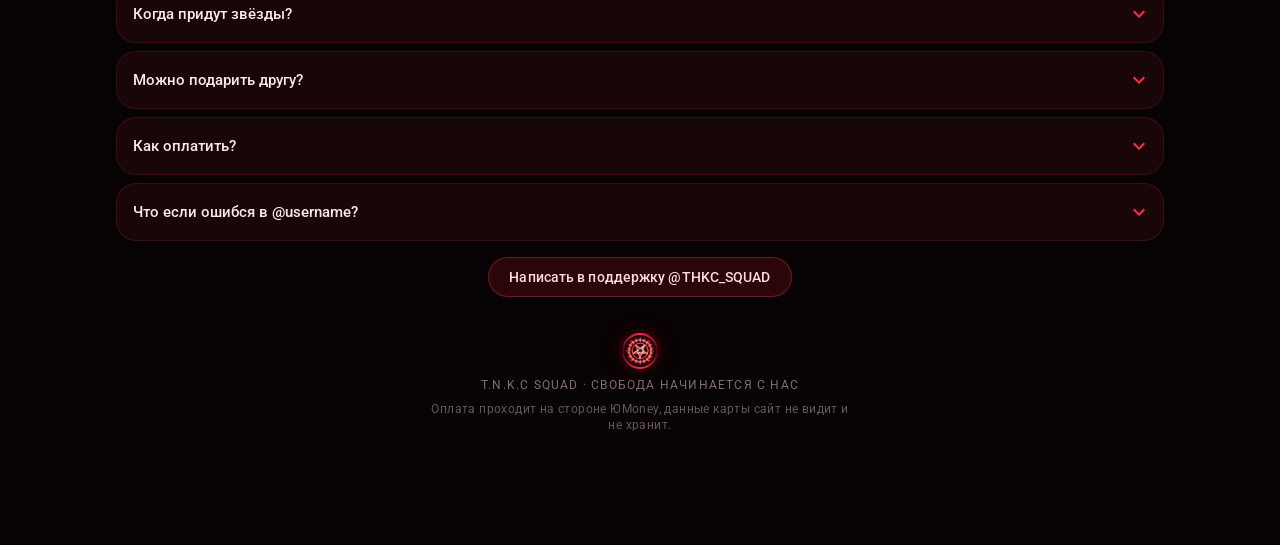
==== commit e459ce96: "Убран вход по паролю и admins.json admins.json с зашифрованным ключом GitHub лежал в открытом репози" ====
--- a/index.html
+++ b/index.html
@@ -111,6 +111,6 @@
 
   <div class="snackbar" id="snackbar" role="status" aria-live="polite"></div>
 
-  <script src="app.js?v=9"></script>
+  <script src="app.js?v=10"></script>
 </body>
 </html>
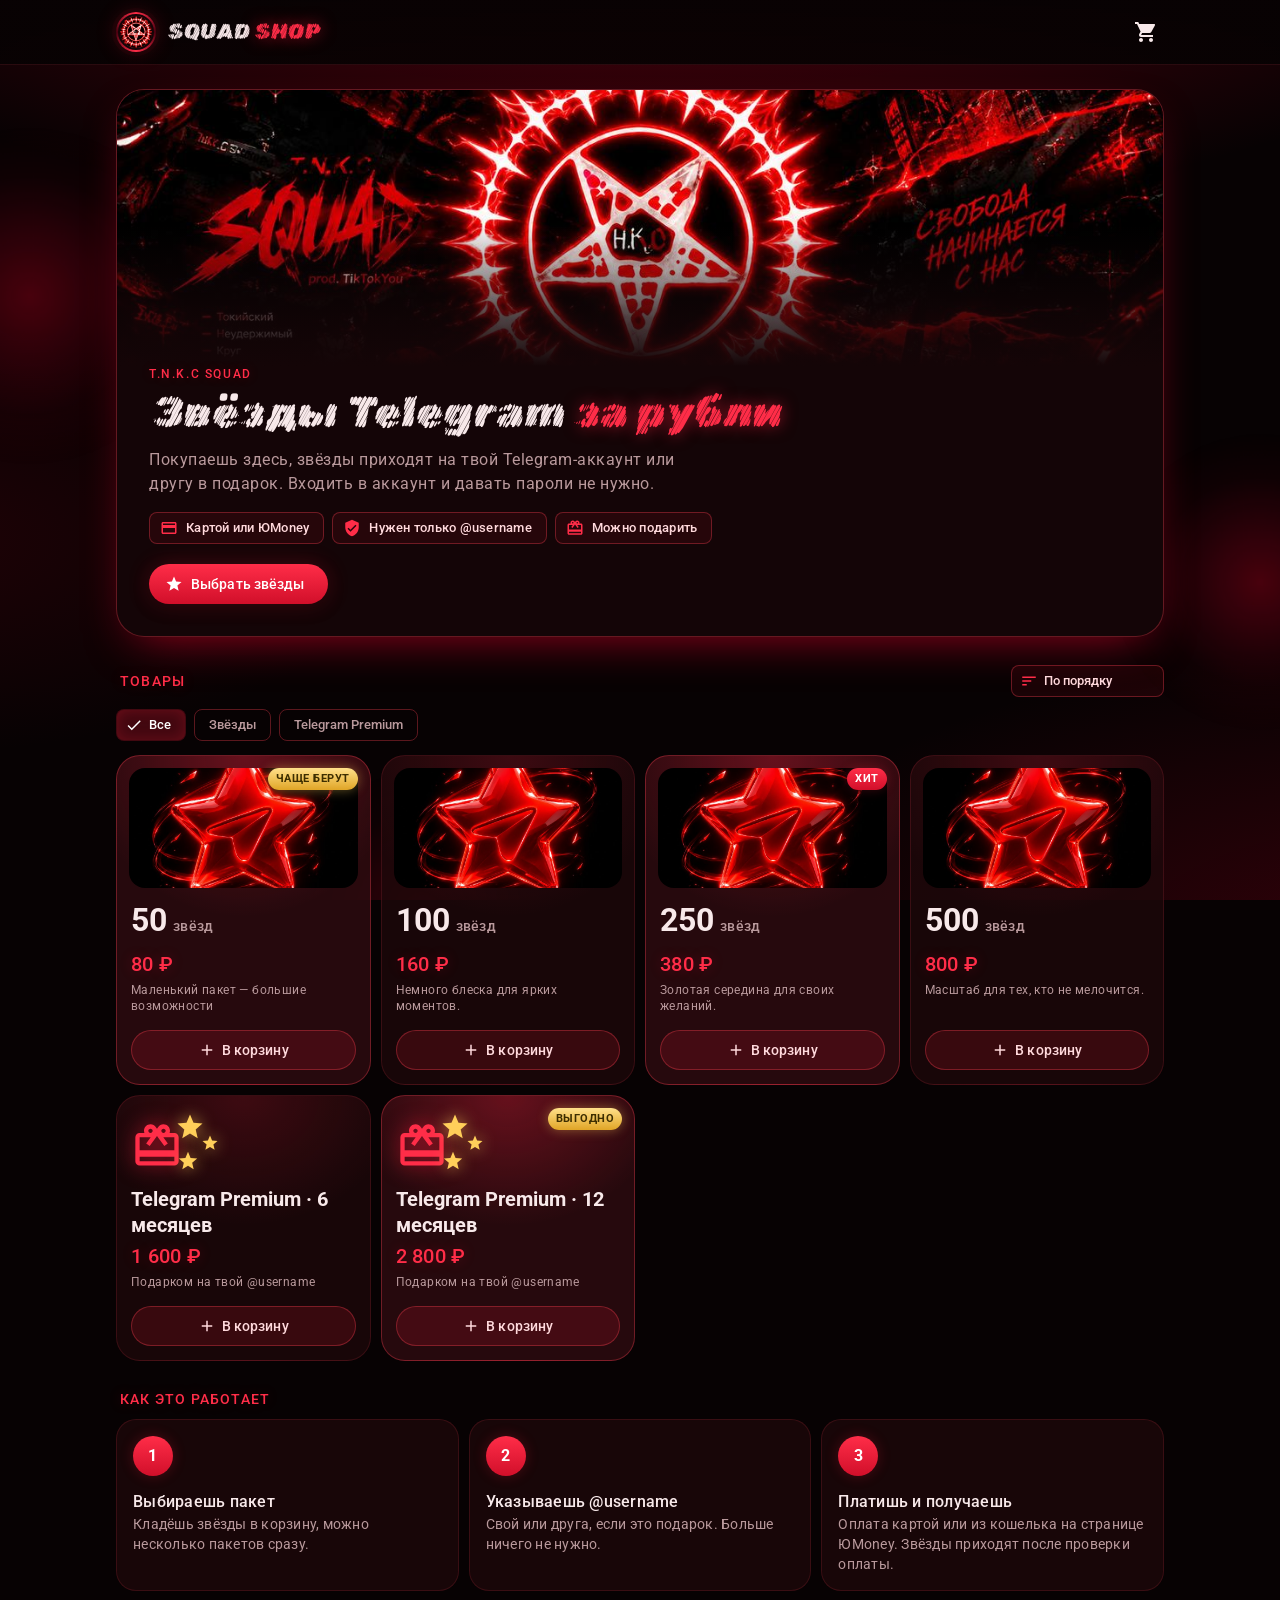
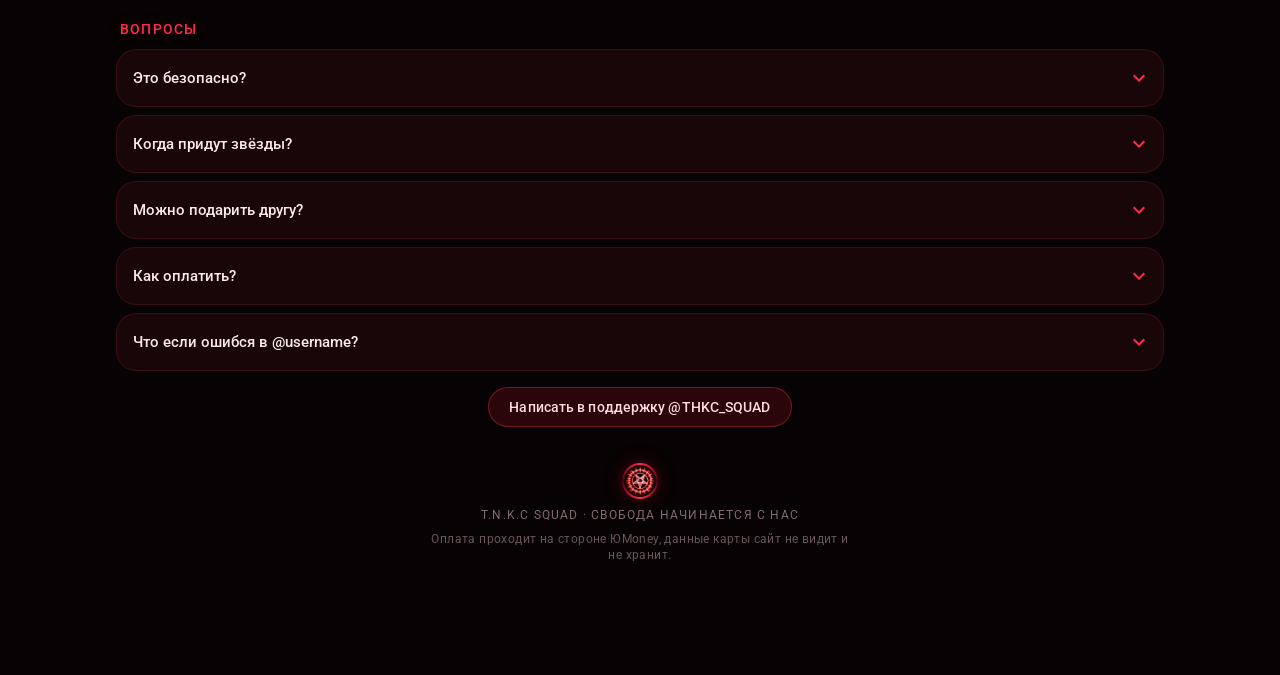
==== commit 1e70eb4f: "Категории товаров, сортировка по цене и счётчик просмотров Покупатель фильтрует витрину по категория" ====
--- a/index.html
+++ b/index.html
@@ -10,7 +10,7 @@
   <link rel="preconnect" href="https://fonts.googleapis.com">
   <link rel="preconnect" href="https://fonts.gstatic.com" crossorigin>
   <link rel="stylesheet" href="https://fonts.googleapis.com/css2?family=Roboto:wght@400;500;700&display=swap" media="print" onload="this.media='all'">
-  <link rel="stylesheet" href="style.css?v=5">
+  <link rel="stylesheet" href="style.css?v=6">
 </head>
 <body>
   <div class="backdrop" aria-hidden="true"><i></i><i></i><i></i></div>
@@ -54,7 +54,18 @@
     </section>
 
     <section class="group" id="catalog">
-      <h2 class="group-title">Товары</h2>
+      <div class="group-head">
+        <h2 class="group-title">Товары</h2>
+        <label class="sort">
+          <svg class="icon" viewBox="0 0 24 24" aria-hidden="true"><path d="M3 18h6v-2H3v2zM3 6v2h18V6H3zm0 7h12v-2H3v2z"/></svg>
+          <select id="sort" aria-label="Сортировка товаров">
+            <option value="">По порядку</option>
+            <option value="asc">Сначала дешевле</option>
+            <option value="desc">Сначала дороже</option>
+          </select>
+        </label>
+      </div>
+      <div class="cats" id="cats" role="group" aria-label="Категории" hidden></div>
       <div class="grid" id="products"></div>
     </section>
 
@@ -111,6 +122,6 @@
 
   <div class="snackbar" id="snackbar" role="status" aria-live="polite"></div>
 
-  <script src="app.js?v=10"></script>
+  <script src="app.js?v=11"></script>
 </body>
 </html>
--- a/style.css
+++ b/style.css
@@ -285,6 +285,49 @@
   text-shadow: 0 0 14px var(--glow-soft);
 }
 .card { border-radius: 20px; padding: 16px; border: 1px solid var(--line); background: var(--surface); }
+
+/* ---- catalog toolbar: sort and category filter chips ----------------------- */
+.group-head { display: flex; align-items: center; justify-content: space-between; gap: 12px; margin-bottom: 10px; }
+.group-head .group-title { margin-bottom: 0; }
+.sort {
+  position: relative;
+  display: inline-flex;
+  align-items: center;
+  gap: 6px;
+  height: 32px;
+  padding: 0 10px 0 8px;
+  border: 1px solid var(--line-strong);
+  border-radius: 8px;
+  background: rgba(255, 30, 60, 0.08);
+  color: var(--on-container);
+  font-size: 13px;
+  font-weight: 500;
+  cursor: pointer;
+}
+.sort .icon { width: 18px; height: 18px; fill: var(--red); }
+.sort select { appearance: none; -webkit-appearance: none; border: 0; outline: 0; background: transparent; color: inherit; font: inherit; cursor: pointer; padding-right: 2px; }
+.sort select option { background: var(--surface-solid); color: var(--text); }
+.sort:focus-within { border-color: var(--red); box-shadow: 0 0 12px var(--glow-soft); }
+.cats { display: flex; gap: 8px; margin: 0 -16px 12px; padding: 2px 16px; overflow-x: auto; scrollbar-width: none; }
+.cats::-webkit-scrollbar { display: none; }
+.cat {
+  display: inline-flex;
+  flex: none;
+  align-items: center;
+  gap: 6px;
+  height: 32px;
+  padding: 0 14px;
+  border: 1px solid var(--line-strong);
+  border-radius: 8px;
+  background: transparent;
+  color: var(--text-2);
+  font-size: 13px;
+  font-weight: 500;
+  white-space: nowrap;
+  transition: background var(--dur-short) var(--ease-standard), color var(--dur-short) var(--ease-standard);
+}
+.cat .icon { width: 18px; height: 18px; margin-left: -6px; }
+.cat[aria-pressed="true"] { border-color: transparent; background: rgba(255, 30, 60, 0.24); color: #fff; box-shadow: 0 0 14px var(--glow-soft) inset; }
 
 /* ---- product cards --------------------------------------------------------- */
 .grid { display: grid; grid-template-columns: repeat(2, 1fr); gap: 10px; }
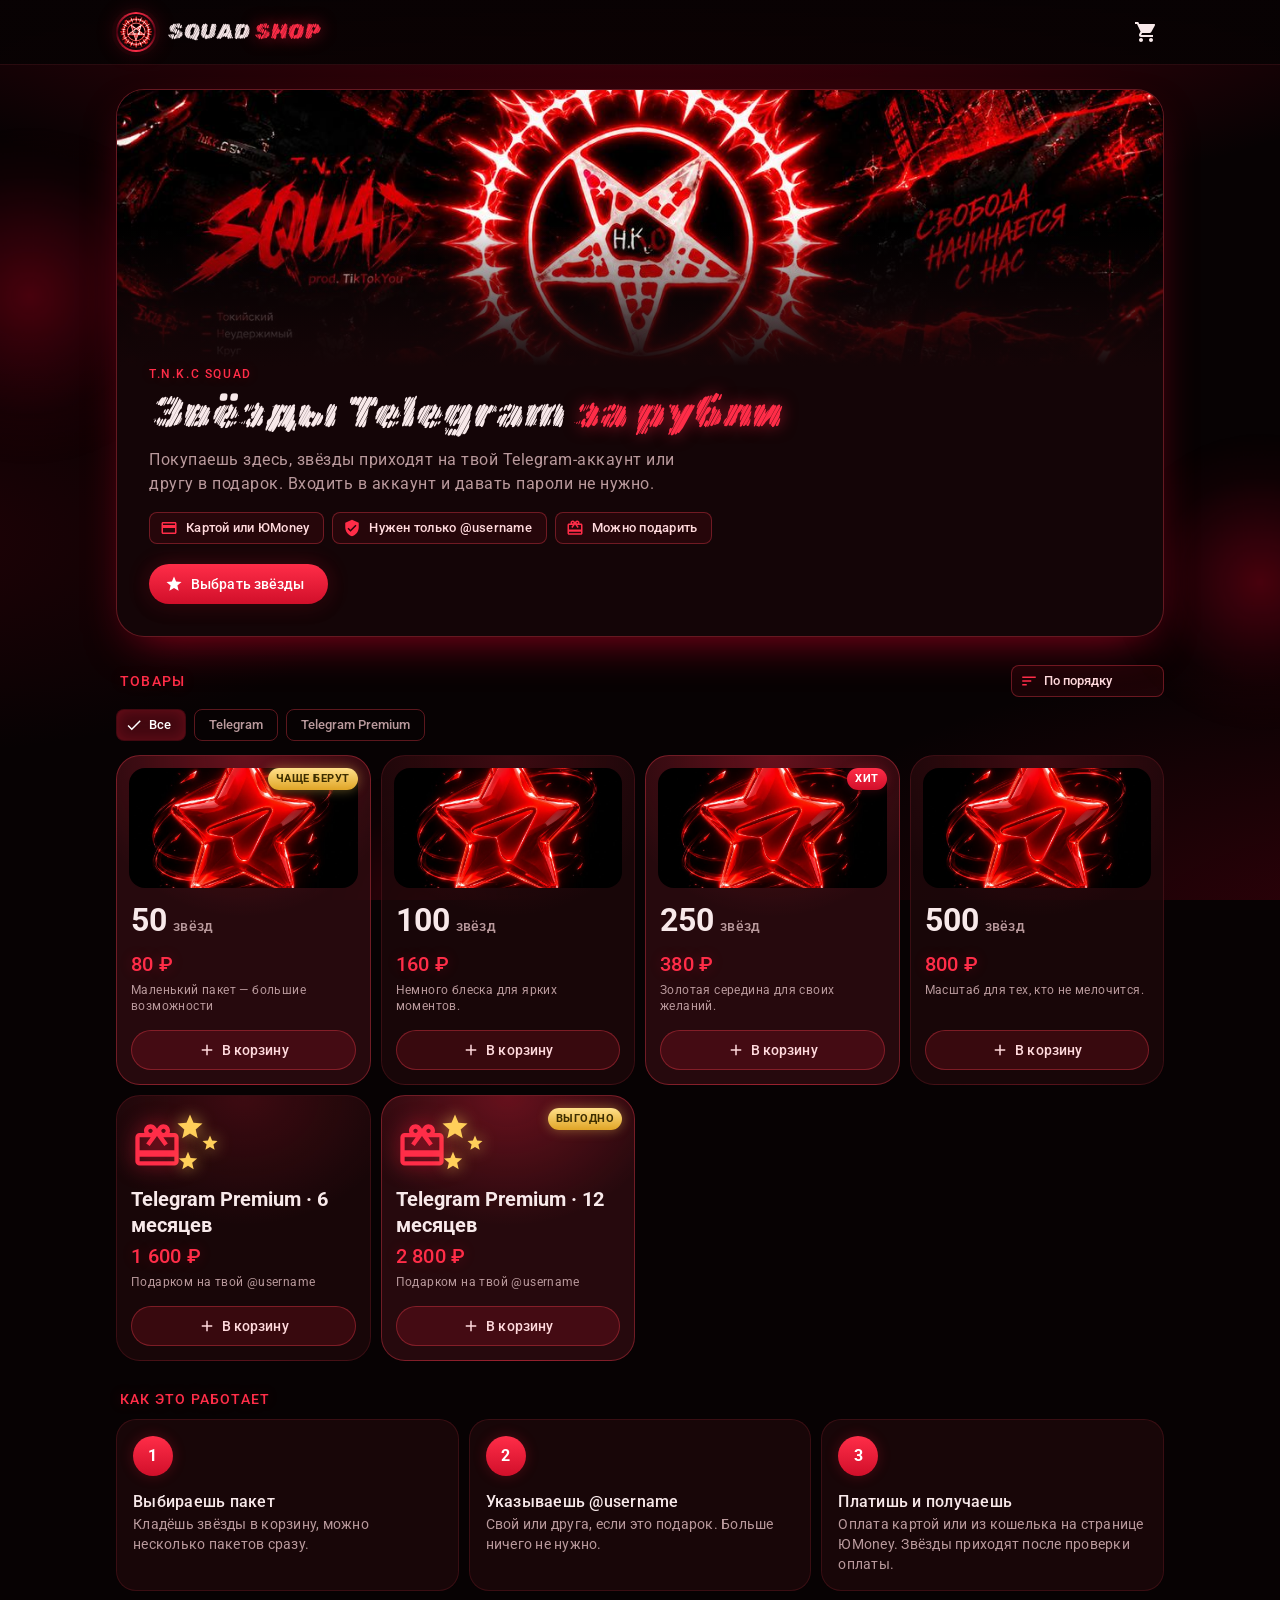
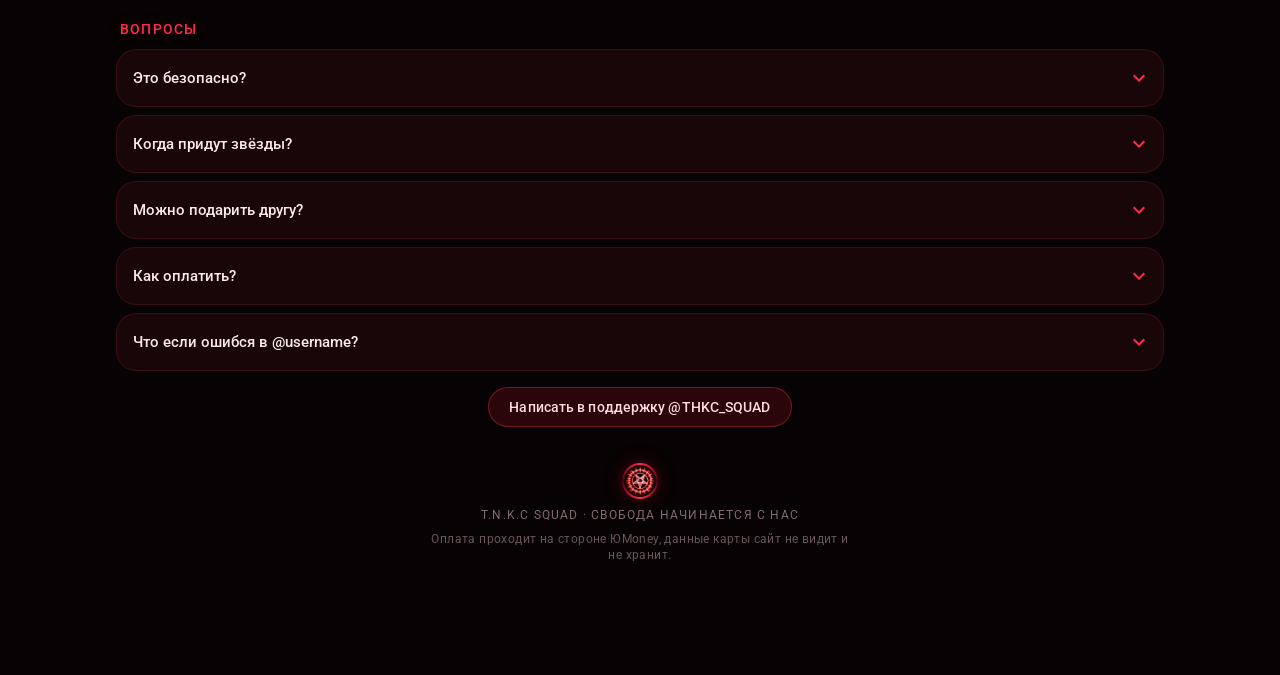
==== commit 0048de21: "Счётчик просмотров: GoatCounter вместо Яндекс Метрики Кабинет Метрики лёг, поэтому статистика переез" ====
--- a/index.html
+++ b/index.html
@@ -122,6 +122,6 @@
 
   <div class="snackbar" id="snackbar" role="status" aria-live="polite"></div>
 
-  <script src="app.js?v=11"></script>
+  <script src="app.js?v=12"></script>
 </body>
 </html>
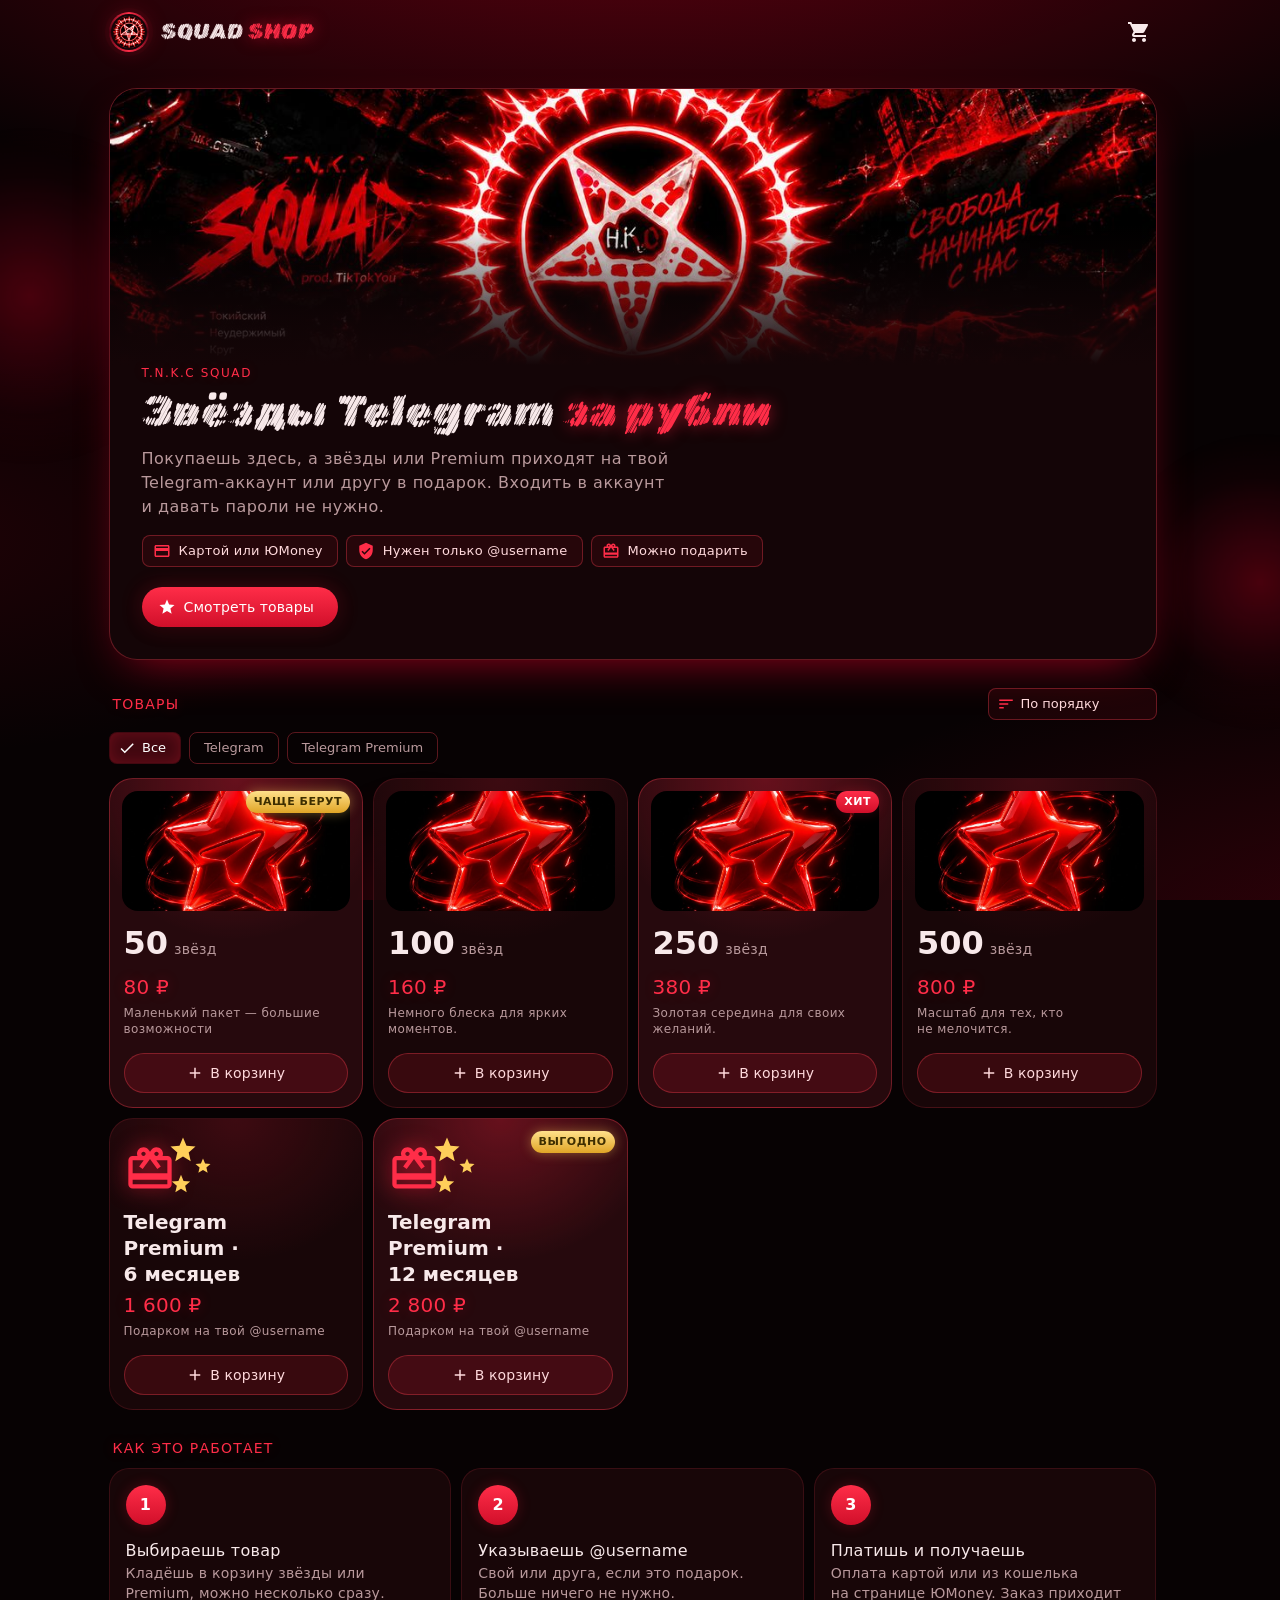
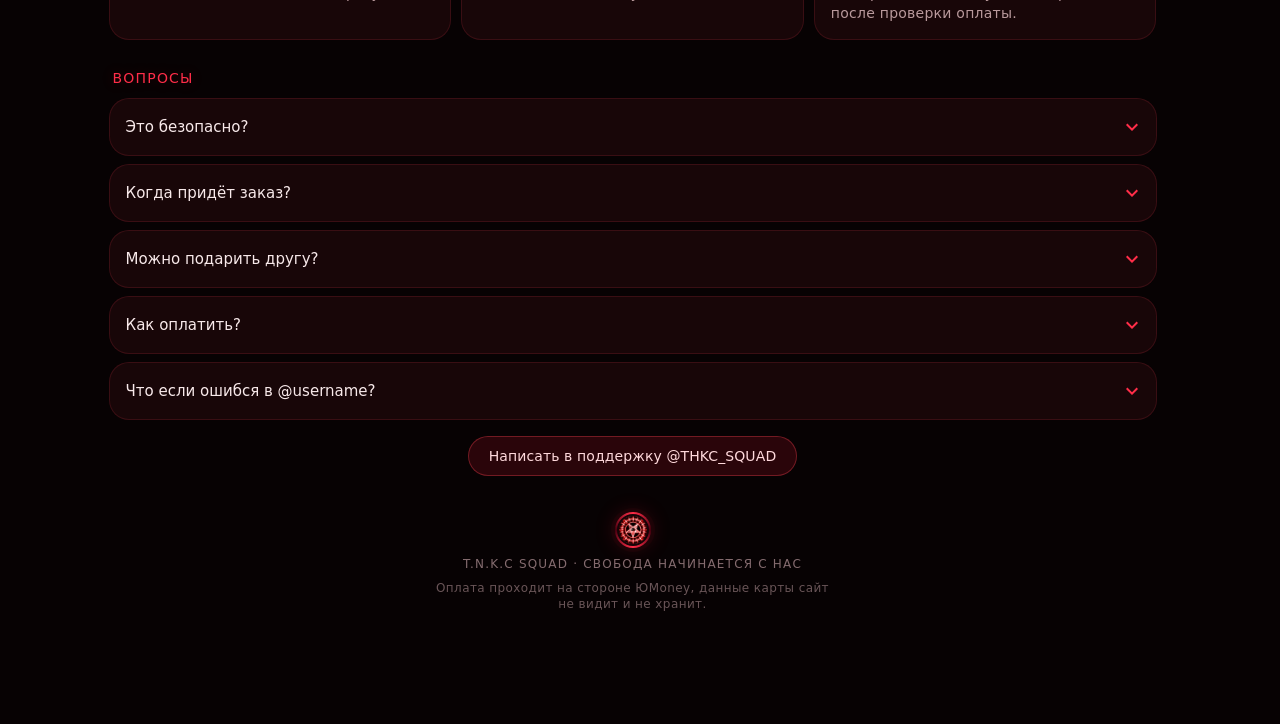
==== commit 7302cfb0: "Плавность и Material 3: анимации без фризов, правки текста - Клик по корзине больше не перерисовывае" ====
--- a/index.html
+++ b/index.html
@@ -4,15 +4,16 @@
   <meta charset="utf-8">
   <meta name="viewport" content="width=device-width, initial-scale=1, viewport-fit=cover">
   <meta name="theme-color" content="#070203">
-  <meta name="description" content="SQUAD SHOP: звёзды Telegram за рубли. Оплата картой или ЮMoney.">
+  <meta name="description" content="SQUAD SHOP: звёзды и Telegram Premium за рубли. Оплата картой или ЮMoney.">
   <title>SQUAD SHOP</title>
   <link rel="icon" href="img/squad-logo.jpg">
-  <link rel="preconnect" href="https://fonts.googleapis.com">
-  <link rel="preconnect" href="https://fonts.gstatic.com" crossorigin>
-  <link rel="stylesheet" href="https://fonts.googleapis.com/css2?family=Roboto:wght@400;500;700&display=swap" media="print" onload="this.media='all'">
-  <link rel="stylesheet" href="style.css?v=6">
+  <link rel="preload" href="img/squad-cover.jpg" as="image" fetchpriority="high">
+  <link rel="preload" href="fonts/squad-latin.woff2" as="font" type="font/woff2" crossorigin>
+  <link rel="preload" href="fonts/squad-cyrillic.woff2" as="font" type="font/woff2" crossorigin>
+  <link rel="stylesheet" href="style.css?v=7">
 </head>
 <body>
+  <div id="topSentinel" aria-hidden="true"></div>
   <div class="backdrop" aria-hidden="true"><i></i><i></i><i></i></div>
 
   <header class="topbar">
@@ -39,8 +40,8 @@
       <div class="cover" aria-hidden="true"></div>
       <div class="banner-body">
         <p class="eyebrow">T.N.K.C SQUAD</p>
-        <h1>Звёзды Telegram <em>за рубли</em></h1>
-        <p class="lead-text">Покупаешь здесь, звёзды приходят на твой Telegram-аккаунт или другу в подарок. Входить в аккаунт и давать пароли не нужно.</p>
+        <h1><span>Звёзды Telegram</span> <em>за&nbsp;рубли</em></h1>
+        <p class="lead-text">Покупаешь здесь, а&nbsp;звёзды или Premium приходят на&nbsp;твой Telegram-аккаунт или другу в&nbsp;подарок. Входить в&nbsp;аккаунт и&nbsp;давать пароли не&nbsp;нужно.</p>
         <div class="chips">
           <span class="chip"><svg class="icon" viewBox="0 0 24 24"><path d="M20 4H4c-1.11 0-1.99.89-1.99 2L2 18c0 1.11.89 2 2 2h16c1.11 0 2-.89 2-2V6c0-1.11-.89-2-2-2zm0 14H4v-6h16v6zm0-10H4V6h16v2z"/></svg>Картой или ЮMoney</span>
           <span class="chip"><svg class="icon" viewBox="0 0 24 24"><path d="M12 1L3 5v6c0 5.55 3.84 10.74 9 12 5.16-1.26 9-6.45 9-12V5l-9-4zm-2 16l-4-4 1.41-1.41L10 14.17l6.59-6.59L18 9l-8 8z"/></svg>Нужен только @username</span>
@@ -48,7 +49,7 @@
         </div>
         <a class="btn-filled ripple" href="#catalog">
           <svg class="icon" viewBox="0 0 24 24"><path d="M12 17.27L18.18 21l-1.64-7.03L22 9.24l-7.19-.61L12 2 9.19 8.63 2 9.24l5.46 4.73L5.82 21z"/></svg>
-          Выбрать звёзды
+          Смотреть товары
         </a>
       </div>
     </section>
@@ -72,9 +73,9 @@
     <section class="group">
       <h2 class="group-title">Как это работает</h2>
       <ol class="steps">
-        <li class="card enter" style="--i:0"><span class="num">1</span><div><b>Выбираешь пакет</b><span>Кладёшь звёзды в корзину, можно несколько пакетов сразу.</span></div></li>
-        <li class="card enter" style="--i:1"><span class="num">2</span><div><b>Указываешь @username</b><span>Свой или друга, если это подарок. Больше ничего не нужно.</span></div></li>
-        <li class="card enter" style="--i:2"><span class="num">3</span><div><b>Платишь и получаешь</b><span>Оплата картой или из кошелька на странице ЮMoney. Звёзды приходят после проверки оплаты.</span></div></li>
+        <li class="card reveal"><span class="num">1</span><div><b>Выбираешь товар</b><span>Кладёшь в&nbsp;корзину звёзды или Premium, можно несколько сразу.</span></div></li>
+        <li class="card reveal"><span class="num">2</span><div><b>Указываешь @username</b><span>Свой или друга, если это подарок. Больше ничего не&nbsp;нужно.</span></div></li>
+        <li class="card reveal"><span class="num">3</span><div><b>Платишь и&nbsp;получаешь</b><span>Оплата картой или из&nbsp;кошелька на&nbsp;странице ЮMoney. Заказ приходит после проверки оплаты.</span></div></li>
       </ol>
     </section>
 
@@ -83,10 +84,10 @@
       <div class="faq" id="faq"></div>
     </section>
 
-    <footer class="foot">
+    <footer class="foot reveal">
       <span class="logo-ring small"><img class="logo" src="img/squad-logo.jpg" alt=""></span>
       <p>T.N.K.C SQUAD · Свобода начинается с нас</p>
-      <p class="fine">Оплата проходит на стороне ЮMoney, данные карты сайт не видит и не хранит.</p>
+      <p class="fine">Оплата проходит на&nbsp;стороне ЮMoney, данные карты сайт не&nbsp;видит и&nbsp;не&nbsp;хранит.</p>
     </footer>
   </main>
 
@@ -122,6 +123,6 @@
 
   <div class="snackbar" id="snackbar" role="status" aria-live="polite"></div>
 
-  <script src="app.js?v=12"></script>
+  <script src="app.js?v=14"></script>
 </body>
 </html>
--- a/style.css
+++ b/style.css
@@ -27,12 +27,26 @@
   --dur-short: 150ms;
   --dur-medium: 300ms;
   --dur-long: 500ms;
+  /* Material 3 Expressive springs for movement (opacity and colour keep the
+     plain curves above). Where linear() is missing they fall back to the
+     emphasized curve. */
+  --spring: var(--ease-emph-decel);        /* damping 0.8: sheets, cards */
+  --spring-bouncy: var(--ease-emph-decel); /* damping 0.6: buttons, chips, counters */
+  --dur-spring: 420ms;
+  --dur-spring-fast: 350ms;
 
   color-scheme: dark;
 }
+@supports (transition-timing-function: linear(0, 1)) {
+  :root {
+    --spring: linear(0, 0.029, 0.1, 0.195, 0.302, 0.41, 0.513, 0.608, 0.692, 0.764, 0.825, 0.874, 0.914, 0.945, 0.968, 0.986, 0.998, 1.006, 1.011, 1.014, 1.015, 1.015, 1.014, 1.013, 1.011, 1.01, 1.008, 1.007, 1.005, 1.004, 1.003, 1.002, 1);
+    --spring-bouncy: linear(0, 0.043, 0.149, 0.291, 0.446, 0.597, 0.733, 0.848, 0.94, 1.007, 1.053, 1.081, 1.093, 1.094, 1.087, 1.075, 1.061, 1.047, 1.033, 1.021, 1.011, 1.003, 0.997, 0.994, 0.992, 0.991, 0.991, 0.992, 0.993, 0.995, 0.996, 0.997, 1);
+  }
+}
 
 * { box-sizing: border-box; }
-html { background: var(--bg); scroll-behavior: smooth; scroll-padding-top: 76px; }
+/* The gutter keeps the page from jumping sideways when a sheet locks scrolling. */
+html { background: var(--bg); scroll-behavior: smooth; scroll-padding-top: 76px; scrollbar-gutter: stable; }
 /* The page paints its own dark ground: the host's white must never show through. */
 body { background: var(--bg); }
 main, .foot { position: relative; z-index: 1; }
@@ -40,7 +54,7 @@
   margin: 0;
   min-height: 100%;
   color: var(--text);
-  font-family: Roboto, system-ui, -apple-system, "Segoe UI", Arial, sans-serif;
+  font-family: Roboto, system-ui, -apple-system, "Segoe UI", Arial, sans-serif; /* Android ships Roboto: no web font to wait for */
   font-size: 14px;
   line-height: 20px;
   letter-spacing: 0.25px;
@@ -100,17 +114,38 @@
 @keyframes wave-grow { to { transform: scale(1); } }
 @keyframes wave-fade { to { opacity: 0; } }
 
-.press { transition: border-color var(--dur-medium) var(--ease-standard), box-shadow var(--dur-medium) var(--ease-standard), transform var(--dur-medium) var(--ease-standard); }
-.press.pressed {
-  border-color: var(--red);
-  box-shadow: 0 0 0 1px var(--red) inset, 0 0 22px var(--glow), 0 0 44px -8px var(--glow);
-  transform: scale(0.985);
-  transition-duration: var(--dur-short);
-}
+.press { transition: transform var(--dur-spring) var(--spring); }
+/* Pressed glow and ring are painted once and only fade: transitioning
+   box-shadow itself repainted the card on every frame. */
+.press::after {
+  content: "";
+  position: absolute;
+  inset: 0;
+  border-radius: inherit;
+  box-shadow: 0 0 0 1px var(--red) inset, 0 0 28px -6px var(--glow) inset;
+  opacity: 0;
+  pointer-events: none;
+  transition: opacity var(--dur-medium) var(--ease-standard);
+}
+.press.pressed { transform: scale(0.97); transition-duration: var(--dur-short); transition-timing-function: var(--ease-standard); }
+.press.pressed::after { opacity: 1; transition-duration: var(--dur-short); }
 .press.ripple::before, .press .wave { background: var(--red); }
 
-.enter { opacity: 0; animation: rise var(--dur-long) var(--ease-emph-decel) forwards; animation-delay: calc(var(--i, 0) * 45ms); }
-@keyframes rise { from { opacity: 0; transform: translate3d(0, 24px, 0); } to { opacity: 1; transform: none; } }
+/* Entrance: only the start state is filled, so once it ends the element's own
+   transform (press, hover) works again. */
+.enter { animation: rise var(--dur-long) var(--ease-emph-decel) backwards; animation-delay: calc(var(--i, 0) * 45ms); }
+@keyframes rise { from { opacity: 0; transform: translate3d(0, 24px, 0); } }
+/* Below the first screen things rise as they scroll in. Scroll-driven
+   animations run on the compositor, so scrolling stays smooth; browsers
+   without them simply show the content. */
+@keyframes reveal { from { opacity: 0; transform: translate3d(0, 40px, 0) scale(0.96); } }
+@supports (animation-timeline: view()) {
+  .reveal, .product:not(.enter) {
+    animation: reveal linear backwards;
+    animation-timeline: view();
+    animation-range: entry 0% entry 85%;
+  }
+}
 /* The halo pulses by opacity of a fixed glow: animating box-shadow itself
    repaints on every frame. */
 .logo-ring, .done-mark { position: relative; }
@@ -125,7 +160,6 @@
   animation: halo 3.2s ease-in-out infinite;
 }
 @keyframes halo { 50% { opacity: 1; } }
-@keyframes pop { 0% { transform: scale(1); } 40% { transform: scale(1.35); } 100% { transform: scale(1); } }
 
 /* ---- buttons --------------------------------------------------------------- */
 .btn-filled {
@@ -142,12 +176,15 @@
   font-weight: 500;
   letter-spacing: 0.1px;
   box-shadow: 0 0 22px var(--glow-soft), 0 4px 14px rgba(0, 0, 0, 0.5);
-  transition: box-shadow var(--dur-medium) var(--ease-standard);
+  transition: border-radius var(--dur-spring-fast) var(--spring-bouncy), box-shadow var(--dur-medium) var(--ease-standard);
 }
 @media (hover: hover) { .btn-filled:hover { box-shadow: 0 0 30px var(--glow), 0 4px 14px rgba(0, 0, 0, 0.5); } }
 .btn-filled .icon { width: 18px; height: 18px; }
 .btn-filled.wide { width: 100%; height: 52px; border-radius: 26px; font-size: 16px; }
 .btn-filled:disabled { background: rgba(255, 255, 255, 0.08); color: rgba(248, 233, 234, 0.38); box-shadow: none; cursor: default; }
+/* Pressed buttons square off a little and spring back: Material 3 Expressive. */
+.btn-filled:not(:disabled):active, .btn-tonal:active, .cat:active, .sort:active, .seg button:active { border-radius: 10px; }
+.btn-filled.wide:not(:disabled):active, .cart-bar-btn:active { border-radius: 16px; }
 .btn-tonal {
   display: inline-flex;
   align-items: center;
@@ -161,6 +198,7 @@
   color: var(--on-container);
   font-weight: 500;
   letter-spacing: 0.1px;
+  transition: border-radius var(--dur-spring-fast) var(--spring-bouncy);
 }
 .btn-tonal .icon { width: 18px; height: 18px; }
 .icon-btn {
@@ -194,18 +232,32 @@
   text-align: center;
   box-shadow: 0 0 10px var(--glow);
 }
-.badge.pop { animation: pop 400ms var(--ease-emph-decel); }
+
 
 /* ---- top app bar ----------------------------------------------------------- */
 .topbar {
   position: sticky;
   top: env(safe-area-inset-top, 0px);
   z-index: 20;
-  /* No backdrop blur: behind the bar the background moves all the time, so the
-     blur was recomputed every frame and the page lagged on phones. */
-  background: linear-gradient(180deg, rgba(7, 2, 3, 0.97), rgba(7, 2, 3, 0.9));
+  isolation: isolate;
+}
+/* Material 3 top app bar: clear at the top of the page, a solid surface with a
+   divider once content scrolls under it. Only the layer's opacity changes.
+   No backdrop blur: the background behind moves all the time, so the blur was
+   recomputed every frame and the page lagged on phones. */
+.topbar::before {
+  content: "";
+  position: absolute;
+  inset: 0;
+  z-index: -1;
+  background: #0a0304;
   border-bottom: 1px solid var(--line);
-}
+  box-shadow: 0 6px 18px -10px rgba(0, 0, 0, 0.9);
+  opacity: 0;
+  transition: opacity var(--dur-medium) var(--ease-standard);
+}
+.topbar.scrolled::before { opacity: 1; }
+#topSentinel { position: absolute; top: 0; left: 0; width: 1px; height: 8px; pointer-events: none; }
 .topbar-inner { max-width: 1080px; margin: 0 auto; height: 64px; padding: 0 12px 0 16px; display: flex; align-items: center; justify-content: space-between; }
 .brand { display: flex; align-items: center; gap: 12px; }
 .brand b { font-family: 'Squad', 'Roboto', sans-serif; font-weight: 400; font-size: 22px; line-height: 28px; letter-spacing: 0.5px; transform: skewX(-8deg); }
@@ -249,12 +301,14 @@
   margin: 0;
   font-family: 'Squad', 'Roboto', sans-serif;
   font-weight: 400;
-  font-size: 32px;
+  /* «Звёзды Telegram» stays on one line down to 360px wide screens. */
+  font-size: clamp(24px, 7.6vw, 32px);
   line-height: 40px;
   letter-spacing: 0.5px;
-  transform: skewX(-8deg);
-  transform-origin: 0 100%;
-}
+}
+/* Each part leans by itself: skewing the whole heading shifted a wrapped first
+   line to the right of the second. */
+h1 > span, h1 > em { display: inline-block; transform: skewX(-8deg); }
 .lead-text { margin: 10px 0 0; max-width: 560px; font-size: 16px; line-height: 24px; letter-spacing: 0.5px; color: var(--text-2); }
 .chips { display: flex; flex-wrap: wrap; gap: 8px; margin: 16px 0 20px; }
 .chip {
@@ -303,12 +357,13 @@
   font-size: 13px;
   font-weight: 500;
   cursor: pointer;
+  transition: border-radius var(--dur-spring-fast) var(--spring-bouncy);
 }
 .sort .icon { width: 18px; height: 18px; fill: var(--red); }
 .sort select { appearance: none; -webkit-appearance: none; border: 0; outline: 0; background: transparent; color: inherit; font: inherit; cursor: pointer; padding-right: 2px; }
 .sort select option { background: var(--surface-solid); color: var(--text); }
 .sort:focus-within { border-color: var(--red); box-shadow: 0 0 12px var(--glow-soft); }
-.cats { display: flex; gap: 8px; margin: 0 -16px 12px; padding: 2px 16px; overflow-x: auto; scrollbar-width: none; }
+.cats { display: flex; gap: 8px; margin: 0 -16px 12px; padding: 2px 16px; overflow-x: auto; scrollbar-width: none; contain: content; }
 .cats::-webkit-scrollbar { display: none; }
 .cat {
   display: inline-flex;
@@ -324,10 +379,14 @@
   font-size: 13px;
   font-weight: 500;
   white-space: nowrap;
-  transition: background var(--dur-short) var(--ease-standard), color var(--dur-short) var(--ease-standard);
-}
-.cat .icon { width: 18px; height: 18px; margin-left: -6px; }
+  transition: background var(--dur-short) var(--ease-standard), color var(--dur-short) var(--ease-standard), border-color var(--dur-short) var(--ease-standard), border-radius var(--dur-spring-fast) var(--spring-bouncy);
+}
+/* Material 3 filter chip: the check slides in when the chip is selected. */
+/* Hidden, the icon takes no room and cancels the flex gap; shown, it eats into
+   the left padding as Material 3 filter chips do. */
+.cat .icon { width: 0; height: 18px; margin: 0 -6px 0 0; opacity: 0; transform: scale(0.4); transition: width var(--dur-spring-fast) var(--spring), margin var(--dur-spring-fast) var(--spring), opacity var(--dur-short) linear, transform var(--dur-spring-fast) var(--spring-bouncy); }
 .cat[aria-pressed="true"] { border-color: transparent; background: rgba(255, 30, 60, 0.24); color: #fff; box-shadow: 0 0 14px var(--glow-soft) inset; }
+.cat[aria-pressed="true"] .icon { width: 18px; margin: 0 0 0 -6px; opacity: 1; transform: none; }
 
 /* ---- product cards --------------------------------------------------------- */
 .grid { display: grid; grid-template-columns: repeat(2, 1fr); gap: 10px; }
@@ -345,7 +404,12 @@
   overflow: hidden;
 }
 .product.hot { border-color: var(--line-strong); background: radial-gradient(90% 70% at 50% 0%, rgba(255, 34, 64, 0.3), transparent 70%), var(--surface-high); }
+.product { transition: transform var(--dur-spring) var(--spring), border-color var(--dur-medium) var(--ease-standard); }
 .product.in-cart { border-color: var(--red); box-shadow: 0 0 0 1px var(--red) inset, 0 0 24px -6px var(--glow); }
+@media (hover: hover) {
+  .product:hover { transform: translate3d(0, -4px, 0); }
+  .product:hover::after { opacity: 0.55; }
+}
 .tag {
   position: absolute;
   top: 12px;
@@ -364,7 +428,9 @@
 }
 .tag.gold { background: linear-gradient(180deg, #ffe08a, #e0a526); color: #3d2e00; box-shadow: 0 0 12px rgba(255, 207, 90, 0.4); }
 .stars { position: relative; height: 64px; margin-bottom: 6px; }
-.stars .icon { position: absolute; fill: var(--gold); filter: drop-shadow(0 0 8px rgba(255, 207, 90, 0.7)); animation: twinkle 3.6s ease-in-out infinite; animation-play-state: paused; }
+.stars .icon { position: absolute; fill: var(--gold); animation: twinkle 3.6s ease-in-out infinite; animation-play-state: paused; }
+/* Only the big icon glows: a filter on every moving star cost a lot on phones. */
+.stars .icon:first-child { filter: drop-shadow(0 0 8px rgba(255, 207, 90, 0.7)); }
 /* Stars twinkle only on cards on screen (app.js marks them .live): dozens of
    animated icons at once made the page lag on phones. */
 .product.live .stars .icon { animation-play-state: running; }
@@ -384,6 +450,27 @@
 .stepper button:disabled { opacity: 0.38; }
 .stepper .icon { width: 20px; height: 20px; }
 .stepper b { font-size: 16px; font-variant-numeric: tabular-nums; }
+/* «В корзину» turns into the stepper and back with a small spring. */
+.swap { animation: swap-in var(--dur-spring-fast) var(--spring-bouncy) backwards; }
+@keyframes swap-in { from { opacity: 0; transform: scale(0.82); } }
+
+/* Placeholder cards while shop.json loads. The shine moves by transform only. */
+.product.skeleton { min-height: 288px; pointer-events: none; }
+.skel { display: block; border-radius: 8px; background: rgba(255, 255, 255, 0.06); }
+.skel.media { border-radius: 16px; background: rgba(255, 30, 60, 0.08); }
+.skel.l1 { width: 60%; height: 28px; margin-top: 6px; }
+.skel.l2 { width: 40%; height: 20px; margin-top: 6px; }
+.skel.l3 { width: 90%; height: 14px; margin-top: 10px; }
+.skel.btn { height: 40px; margin-top: auto; border-radius: 20px; }
+.product.skeleton::after {
+  content: "";
+  position: absolute;
+  inset: 0;
+  background: linear-gradient(100deg, transparent 30%, rgba(255, 90, 110, 0.08) 50%, transparent 70%);
+  transform: translate3d(-100%, 0, 0);
+  animation: shimmer 1.4s var(--ease-standard) infinite;
+}
+@keyframes shimmer { to { transform: translate3d(100%, 0, 0); } }
 
 /* ---- steps ----------------------------------------------------------------- */
 .steps { list-style: none; margin: 0; padding: 0; display: grid; gap: 10px; }
@@ -421,12 +508,13 @@
   font-weight: 500;
 }
 .qa > button span { flex: 1; }
-.qa > button .icon { fill: var(--red); transition: transform var(--dur-medium) var(--ease-emph-decel); }
+.qa > button .icon { fill: var(--red); transition: transform var(--dur-spring) var(--spring-bouncy); }
 .qa.open > button .icon { transform: rotate(180deg); }
 .qa .ans { display: grid; grid-template-rows: 0fr; transition: grid-template-rows var(--dur-medium) var(--ease-emph-decel); }
 .qa.open .ans { grid-template-rows: 1fr; }
 .qa .ans > div { overflow: hidden; }
-.qa .ans p { margin: 0; padding: 0 16px 16px; color: var(--text-2); }
+.qa .ans p { margin: 0; padding: 0 16px 16px; color: var(--text-2); opacity: 0; transform: translate3d(0, -6px, 0); transition: opacity var(--dur-short) linear, transform var(--dur-medium) var(--ease-standard); }
+.qa.open .ans p { opacity: 1; transform: none; transition-delay: 60ms; }
 
 /* ---- footer ---------------------------------------------------------------- */
 .foot { margin-top: 36px; display: flex; flex-direction: column; align-items: center; gap: 8px; text-align: center; }
@@ -470,7 +558,8 @@
 .cart-bar-btn b { font-variant-numeric: tabular-nums; }
 
 /* ---- sheet (bottom sheet on phones, dialog on wide screens) ---------------- */
-.scrim { position: fixed; inset: 0; z-index: 30; background: rgba(0, 0, 0, 0.62); animation: fade-in-plain var(--dur-medium) linear; }
+.scrim { position: fixed; inset: 0; z-index: 30; background: rgba(0, 0, 0, 0.62); animation: fade-in-plain var(--dur-medium) linear; transition: opacity var(--dur-medium) var(--ease-standard); }
+.scrim.dragging { transition: none; }
 .scrim.leave { animation: fade-out-plain 200ms linear forwards; }
 @keyframes fade-in-plain { from { opacity: 0; } }
 @keyframes fade-out-plain { to { opacity: 0; } }
@@ -490,15 +579,20 @@
     radial-gradient(100% 50% at 50% 0%, rgba(255, 34, 64, 0.16), transparent 70%),
     var(--surface-solid);
   box-shadow: 0 -12px 48px -12px rgba(220, 0, 40, 0.55);
-  animation: sheet-in var(--dur-long) var(--ease-emph-decel);
-}
+  animation: sheet-in var(--dur-long) var(--spring);
+}
+/* Once in, the entrance is dropped so it can't replay after a drag. While the
+   finger drags the sheet it follows 1:1; let go and it springs back. */
+.sheet.shown { animation: none; }
 .sheet.leave { animation: sheet-out 250ms var(--ease-emph-accel) forwards; }
+.sheet.settle { transition: transform var(--dur-spring) var(--spring); }
 @keyframes sheet-in { from { transform: translate3d(0, 100%, 0); } }
 @keyframes sheet-out { to { transform: translate3d(0, 100%, 0); } }
-.handle { width: 32px; height: 4px; margin: 16px auto 4px; border-radius: 2px; background: rgba(248, 233, 234, 0.4); }
-.sheet-head { display: flex; align-items: center; justify-content: space-between; padding: 4px 8px 4px 20px; }
+.handle { display: flex; justify-content: center; padding: 16px 0 4px; touch-action: none; cursor: grab; }
+.handle::before { content: ""; width: 32px; height: 4px; border-radius: 2px; background: rgba(248, 233, 234, 0.4); }
+.sheet-head { display: flex; align-items: center; justify-content: space-between; padding: 4px 8px 4px 20px; touch-action: none; }
 .sheet-head h2 { margin: 0; font-size: 22px; line-height: 28px; font-weight: 500; }
-.sheet-body { overflow-y: auto; padding: 4px 20px calc(20px + env(safe-area-inset-bottom)); }
+.sheet-body { overflow-y: auto; overscroll-behavior: contain; padding: 4px 20px calc(20px + env(safe-area-inset-bottom)); }
 
 @media (min-width: 720px) {
   .sheet {
@@ -511,7 +605,7 @@
     border-radius: 28px;
     border-bottom: 1px solid var(--line-strong);
     transform: translate(-50%, -50%);
-    animation: dialog-in var(--dur-medium) var(--ease-emph-decel);
+    animation: dialog-in var(--dur-spring) var(--spring);
   }
   .sheet.leave { animation: dialog-out 200ms var(--ease-emph-accel) forwards; }
   .handle { display: none; }
@@ -521,6 +615,7 @@
 @keyframes dialog-out { to { opacity: 0; transform: translate(-50%, -50%) scale(0.94); } }
 
 .line { display: flex; align-items: center; gap: 12px; padding: 10px 0; border-bottom: 1px solid var(--line); }
+.line.gone { opacity: 0; transform: translate3d(24px, 0, 0); transition: opacity var(--dur-short) linear, transform var(--dur-medium) var(--ease-emph-accel); }
 .line .lead { flex: none; width: 40px; height: 40px; border-radius: 50%; display: grid; place-items: center; background: var(--container); }
 .line .lead .icon { width: 22px; height: 22px; fill: var(--gold); filter: drop-shadow(0 0 6px rgba(255, 207, 90, 0.6)); }
 .line .body { flex: 1; min-width: 0; }
@@ -561,11 +656,13 @@
   background: transparent;
   color: var(--text);
   font-weight: 500;
+  transition: background var(--dur-short) var(--ease-standard), border-radius var(--dur-spring-fast) var(--spring-bouncy);
 }
 .seg button:first-child { border-radius: 22px 0 0 22px; }
 .seg button:last-child { border-radius: 0 22px 22px 0; border-left: 0; }
 .seg button[aria-pressed="true"] { background: rgba(255, 30, 60, 0.22); color: #fff; box-shadow: 0 0 16px var(--glow-soft) inset; }
 .seg .icon { width: 18px; height: 18px; }
+.seg button[aria-pressed="true"] .icon { animation: swap-in var(--dur-spring-fast) var(--spring-bouncy); }
 
 .total { display: flex; align-items: baseline; justify-content: space-between; margin: 22px 0 14px; }
 .total span { color: var(--text-2); font-size: 16px; }
@@ -578,6 +675,9 @@
 
 /* ---- success dialog -------------------------------------------------------- */
 .dialog-wrap { position: fixed; inset: 0; z-index: 40; display: grid; place-items: center; padding: 24px; background: rgba(0, 0, 0, 0.66); animation: fade-in-plain var(--dur-medium) linear; }
+.dialog-wrap.leave { animation: fade-out-plain 200ms linear forwards; }
+.dialog-wrap.leave .dialog { animation: pop-out 200ms var(--ease-emph-accel) forwards; }
+@keyframes pop-out { to { opacity: 0; transform: scale(0.92); } }
 .dialog {
   width: 100%;
   max-width: 380px;
@@ -587,9 +687,10 @@
   background: radial-gradient(100% 60% at 50% 0%, rgba(255, 34, 64, 0.22), transparent 70%), var(--surface-solid);
   text-align: center;
   box-shadow: 0 0 48px -10px var(--glow);
-  animation: pop-in var(--dur-long) var(--ease-emph-decel);
+  animation: pop-in var(--dur-spring) var(--spring);
 }
 @keyframes pop-in { from { opacity: 0; transform: scale(0.85); } }
+.done-mark .icon { animation: swap-in var(--dur-spring) var(--spring-bouncy) 150ms backwards; }
 .done-mark { width: 64px; height: 64px; margin: 0 auto 14px; border-radius: 50%; display: grid; place-items: center; background: linear-gradient(180deg, var(--red), var(--red-deep)); }
 .done-mark .icon { width: 34px; height: 34px; fill: #fff; }
 .dialog h2 { margin: 0 0 8px; font-size: 22px; line-height: 28px; font-weight: 500; }
@@ -600,7 +701,7 @@
 .snackbar {
   position: fixed;
   left: 50%;
-  top: 76px;
+  bottom: calc(16px + env(safe-area-inset-bottom));
   z-index: 50;
   max-width: calc(100% - 32px);
   width: max-content;
@@ -610,12 +711,14 @@
   color: #2a0a0e;
   font-weight: 500;
   box-shadow: 0 6px 24px rgba(0, 0, 0, 0.6);
-  transform: translate(-50%, -16px);
+  transform: translate3d(-50%, 24px, 0) scale(0.96);
   opacity: 0;
   pointer-events: none;
-  transition: transform var(--dur-medium) var(--ease-emph-decel), opacity var(--dur-short) linear;
-}
-.snackbar.show { transform: translate(-50%, 0); opacity: 1; }
+  transition: transform var(--dur-medium) var(--ease-emph-accel), opacity var(--dur-short) linear;
+}
+/* Material 3 keeps the snackbar at the bottom, above the floating cart bar. */
+body.has-bar .snackbar { bottom: calc(84px + env(safe-area-inset-bottom)); }
+.snackbar.show { transform: translate3d(-50%, 0, 0); opacity: 1; transition: transform var(--dur-spring) var(--spring), opacity var(--dur-short) linear; }
 
 /* ---- wide screens ---------------------------------------------------------- */
 @media (min-width: 640px) {
@@ -634,7 +737,7 @@
 
 @media (prefers-reduced-motion: reduce) {
   *, *::before, *::after { animation-duration: 1ms !important; animation-iteration-count: 1 !important; transition-duration: 1ms !important; }
-  .enter { opacity: 1; }
+  .reveal, .product { animation: none !important; }
 }
 
 /* ---- custom products ------------------------------------------------------- */
@@ -643,6 +746,7 @@
 .stars.gifts .icon:nth-child(1) { fill: var(--red); filter: drop-shadow(0 0 10px var(--glow)); }
 .pname { font-size: 20px; line-height: 26px; font-weight: 700; letter-spacing: 0; overflow-wrap: anywhere; }
 .grid-empty { grid-column: 1 / -1; margin: 8px 0; padding: 24px 16px; text-align: center; color: var(--text-2); border: 1px dashed var(--line-strong); border-radius: 20px; }
+#support { display: contents; }
 .btn-tonal.support { align-self: center; margin-top: 8px; }
 .lead.img { overflow: hidden; background: var(--container); }
 .lead.img img { width: 100%; height: 100%; object-fit: cover; }
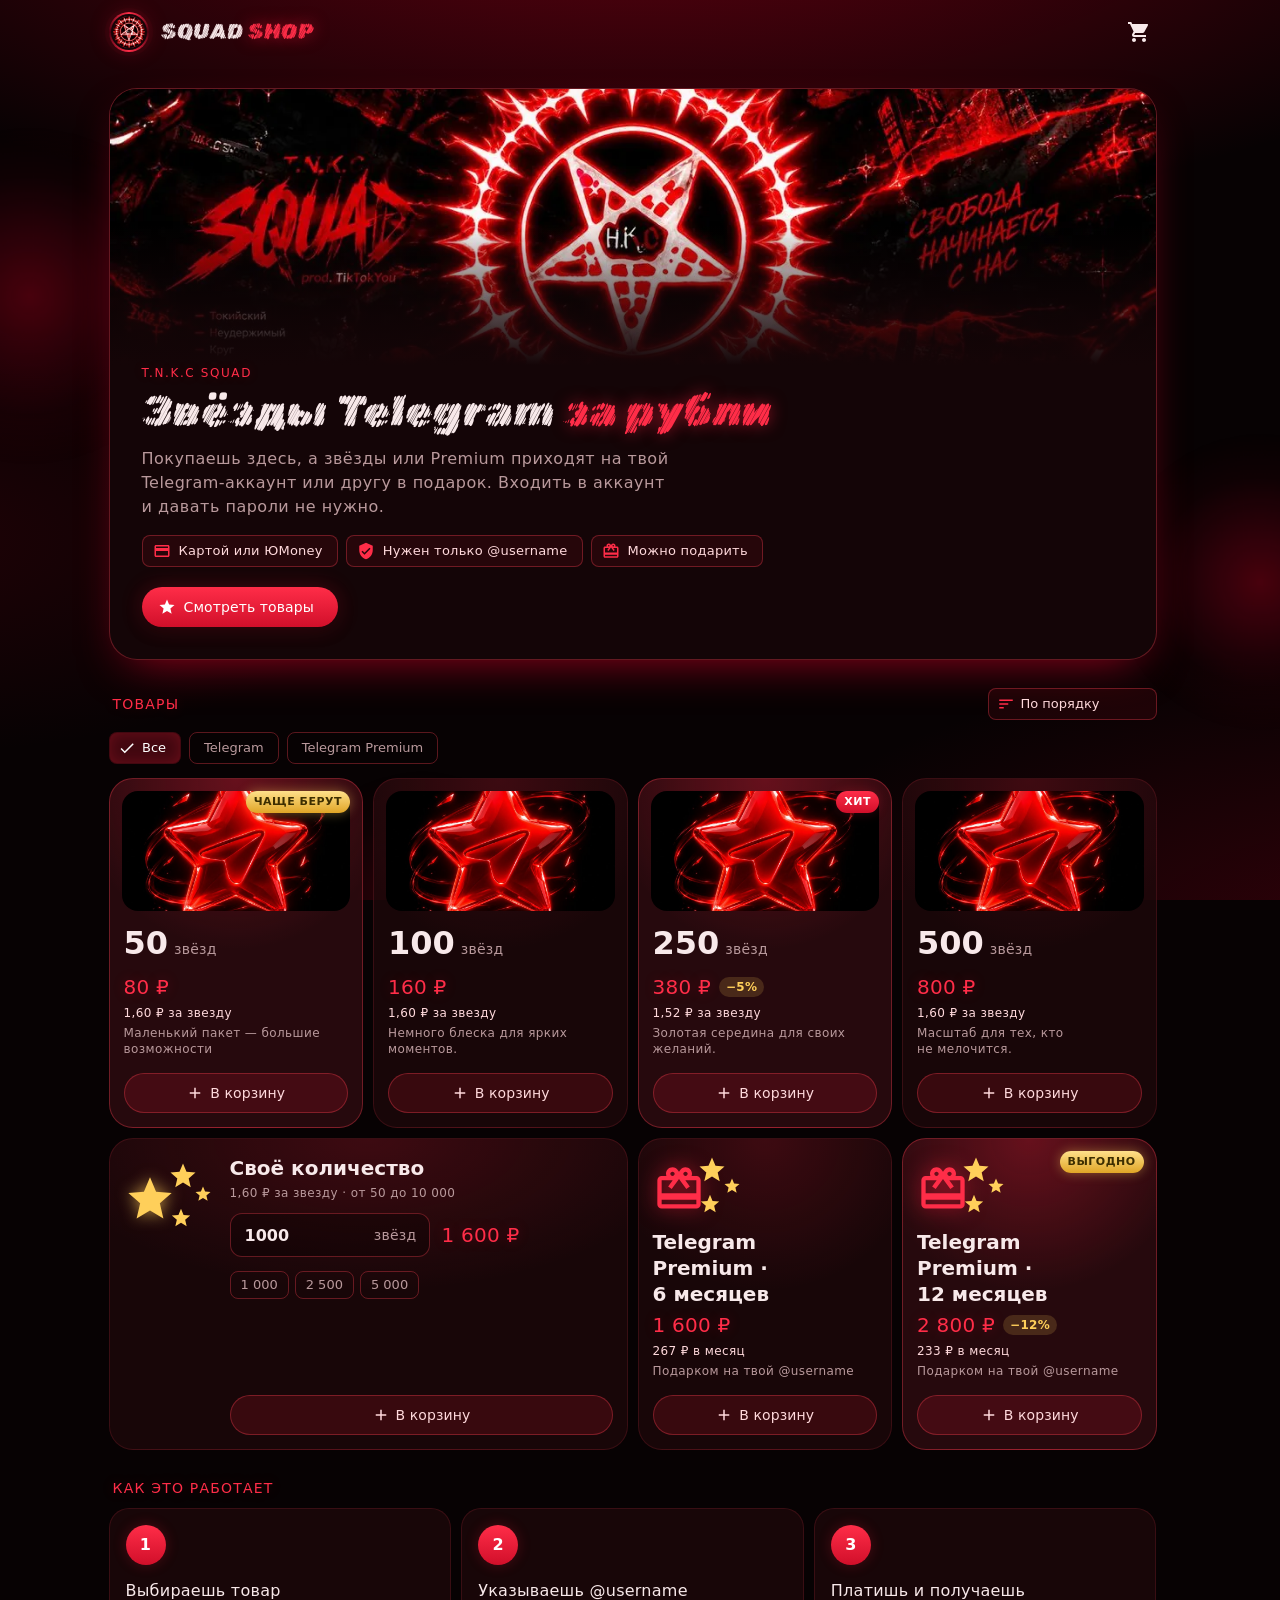
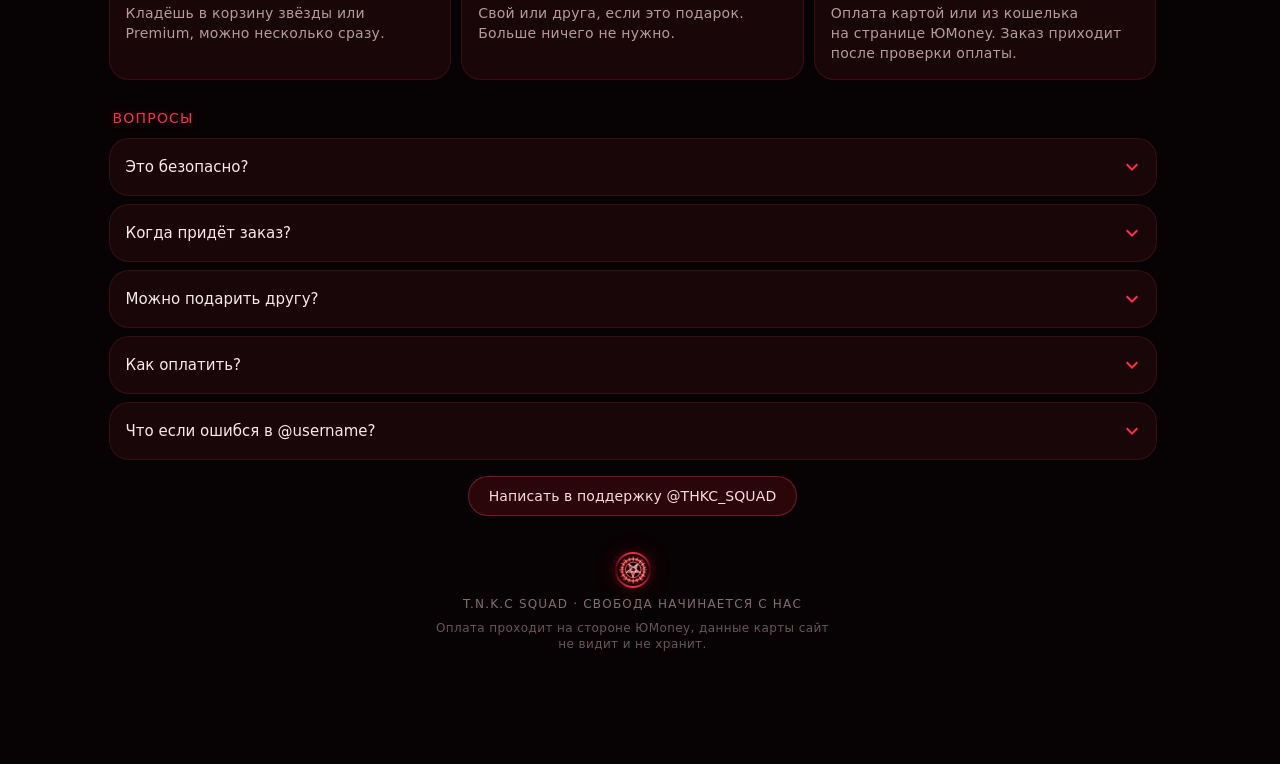
==== commit 55afbfa9: "Цена за звезду, своё количество, экран заказа, превью, PWA - На карточках цена за звезду (у Premium " ====
--- a/index.html
+++ b/index.html
@@ -6,11 +6,27 @@
   <meta name="theme-color" content="#070203">
   <meta name="description" content="SQUAD SHOP: звёзды и Telegram Premium за рубли. Оплата картой или ЮMoney.">
   <title>SQUAD SHOP</title>
+  <!-- Link preview in Telegram and other apps -->
+  <meta property="og:type" content="website">
+  <meta property="og:site_name" content="SQUAD SHOP">
+  <meta property="og:locale" content="ru_RU">
+  <meta property="og:url" content="https://jeffripper.github.io/SQUAD-SHOP/">
+  <meta property="og:title" content="SQUAD SHOP: звёзды Telegram за рубли">
+  <meta property="og:description" content="Звёзды и Telegram Premium на твой аккаунт или другу в подарок. Нужен только @username, оплата картой или ЮMoney.">
+  <meta property="og:image" content="https://jeffripper.github.io/SQUAD-SHOP/img/og.jpg">
+  <meta property="og:image:width" content="1200">
+  <meta property="og:image:height" content="630">
+  <meta property="og:image:alt" content="SQUAD SHOP: звёзды Telegram за рубли">
+  <meta name="twitter:card" content="summary_large_image">
+  <link rel="canonical" href="https://jeffripper.github.io/SQUAD-SHOP/">
+  <link rel="manifest" href="manifest.json">
   <link rel="icon" href="img/squad-logo.jpg">
-  <link rel="preload" href="img/squad-cover.jpg" as="image" fetchpriority="high">
+  <link rel="apple-touch-icon" href="img/icon-180.png">
+  <meta name="apple-mobile-web-app-title" content="SQUAD SHOP">
+  <link rel="preload" href="img/squad-cover.webp" as="image" fetchpriority="high">
   <link rel="preload" href="fonts/squad-latin.woff2" as="font" type="font/woff2" crossorigin>
   <link rel="preload" href="fonts/squad-cyrillic.woff2" as="font" type="font/woff2" crossorigin>
-  <link rel="stylesheet" href="style.css?v=7">
+  <link rel="stylesheet" href="style.css?v=8">
 </head>
 <body>
   <div id="topSentinel" aria-hidden="true"></div>
@@ -19,7 +35,7 @@
   <header class="topbar">
     <div class="topbar-inner">
       <a class="brand" href="#top" aria-label="SQUAD SHOP, наверх">
-        <span class="logo-ring"><img class="logo" src="img/squad-logo.jpg" alt=""></span>
+        <span class="logo-ring"><img class="logo" src="img/squad-logo.webp" alt="" width="40" height="40"></span>
         <b>SQUAD <em>SHOP</em></b>
       </a>
       <div class="top-actions">
@@ -66,7 +82,7 @@
           </select>
         </label>
       </div>
-      <div class="cats" id="cats" role="group" aria-label="Категории" hidden></div>
+      <div class="cats-bar" id="catsBar" hidden><div class="cats" id="cats" role="group" aria-label="Категории"></div></div>
       <div class="grid" id="products"></div>
     </section>
 
@@ -85,7 +101,7 @@
     </section>
 
     <footer class="foot reveal">
-      <span class="logo-ring small"><img class="logo" src="img/squad-logo.jpg" alt=""></span>
+      <span class="logo-ring small"><img class="logo" src="img/squad-logo.webp" alt="" loading="lazy" decoding="async"></span>
       <p>T.N.K.C SQUAD · Свобода начинается с нас</p>
       <p class="fine">Оплата проходит на&nbsp;стороне ЮMoney, данные карты сайт не&nbsp;видит и&nbsp;не&nbsp;хранит.</p>
     </footer>
@@ -113,16 +129,29 @@
   </section>
 
   <div class="dialog-wrap" id="done" hidden>
-    <div class="dialog" role="alertdialog" aria-modal="true" aria-labelledby="doneTitle">
+    <div class="dialog" role="alertdialog" aria-modal="true" aria-labelledby="doneTitle" aria-describedby="doneText">
       <div class="done-mark"><svg class="icon" viewBox="0 0 24 24"><path d="M9 16.17L4.83 12l-1.42 1.41L9 19 21 7l-1.41-1.41z"/></svg></div>
       <h2 id="doneTitle">Оплата отправлена</h2>
       <p id="doneText"></p>
-      <button class="btn-filled ripple" type="button" data-close-done>Понятно</button>
+      <button class="order-id ripple" type="button" id="doneCopy">
+        <span class="order-label">Номер заказа</span>
+        <b id="doneId"></b>
+        <svg class="icon" viewBox="0 0 24 24" aria-hidden="true"><path d="M16 1H4c-1.1 0-2 .9-2 2v14h2V3h12V1zm3 4H8c-1.1 0-2 .9-2 2v14c0 1.1.9 2 2 2h11c1.1 0 2-.9 2-2V7c0-1.1-.9-2-2-2zm0 16H8V7h11v14z"/></svg>
+        <span class="visually-hidden">: скопировать</span>
+      </button>
+      <p class="order-note">Сохрани номер: по нему поддержка найдёт заказ.</p>
+      <div class="dialog-acts">
+        <a class="btn-tonal ripple" id="doneSupport" target="_blank" rel="noopener" hidden>
+          <svg class="icon" viewBox="0 0 24 24" aria-hidden="true"><path d="M2.01 21L23 12 2.01 3 2 10l15 2-15 2z"/></svg>
+          Написать в поддержку
+        </a>
+        <button class="btn-filled ripple" type="button" data-close-done>Понятно</button>
+      </div>
     </div>
   </div>
 
   <div class="snackbar" id="snackbar" role="status" aria-live="polite"></div>
 
-  <script src="app.js?v=14"></script>
+  <script src="app.js?v=15"></script>
 </body>
 </html>
--- a/style.css
+++ b/style.css
@@ -257,6 +257,8 @@
   transition: opacity var(--dur-medium) var(--ease-standard);
 }
 .topbar.scrolled::before { opacity: 1; }
+/* Category chips stuck right below: one surface, the divider moves under them. */
+.topbar.joined::before { border-bottom-color: transparent; box-shadow: none; }
 #topSentinel { position: absolute; top: 0; left: 0; width: 1px; height: 8px; pointer-events: none; }
 .topbar-inner { max-width: 1080px; margin: 0 auto; height: 64px; padding: 0 12px 0 16px; display: flex; align-items: center; justify-content: space-between; }
 .brand { display: flex; align-items: center; gap: 12px; }
@@ -290,7 +292,7 @@
   height: 180px;
   background:
     linear-gradient(180deg, rgba(20, 5, 7, 0) 45%, rgba(20, 5, 7, 0.75) 76%, var(--surface-solid) 92%),
-    url("img/squad-cover.jpg") 50% 46% / cover no-repeat;
+    url("img/squad-cover.webp") 50% 46% / cover no-repeat;
   animation: kenburns 24s ease-in-out infinite alternate;
   transform-origin: 50% 45%;
 }
@@ -363,7 +365,24 @@
 .sort select { appearance: none; -webkit-appearance: none; border: 0; outline: 0; background: transparent; color: inherit; font: inherit; cursor: pointer; padding-right: 2px; }
 .sort select option { background: var(--surface-solid); color: var(--text); }
 .sort:focus-within { border-color: var(--red); box-shadow: 0 0 12px var(--glow-soft); }
-.cats { display: flex; gap: 8px; margin: 0 -16px 12px; padding: 2px 16px; overflow-x: auto; scrollbar-width: none; contain: content; }
+/* The chips stick under the app bar while the catalog scrolls. Stuck, a solid
+   surface fades in behind them; it reaches the screen edges through a spread
+   shadow clipped to the bar's height, which adds no page overflow. */
+.cats-bar { position: sticky; top: calc(64px + env(safe-area-inset-top, 0px)); z-index: 15; isolation: isolate; margin: -6px -16px 6px; padding: 6px 0; }
+.cats-bar::before, .cats-bar::after {
+  content: "";
+  position: absolute;
+  left: 0;
+  right: 0;
+  z-index: -1;
+  clip-path: inset(0 -100vmax);
+  opacity: 0;
+  transition: opacity var(--dur-medium) var(--ease-standard);
+}
+.cats-bar::before { top: 0; bottom: 0; background: #0a0304; box-shadow: 0 0 0 100vmax #0a0304; }
+.cats-bar::after { bottom: -1px; height: 1px; background: var(--line); box-shadow: 0 0 0 100vmax var(--line); }
+.cats-bar.stuck::before, .cats-bar.stuck::after { opacity: 1; }
+.cats { display: flex; gap: 8px; padding: 2px 16px; overflow-x: auto; scrollbar-width: none; contain: content; }
 .cats::-webkit-scrollbar { display: none; }
 .cat {
   display: inline-flex;
@@ -441,10 +460,32 @@
 @keyframes twinkle { 0%, 100% { transform: scale(1) rotate(0); opacity: 1; } 50% { transform: scale(0.86) rotate(-8deg); opacity: 0.8; } }
 .amount { font-size: 32px; line-height: 40px; font-weight: 700; font-variant-numeric: tabular-nums; letter-spacing: 0; }
 .amount small { margin-left: 6px; font-size: 14px; font-weight: 500; color: var(--text-2); letter-spacing: 0.25px; }
-.price { font-size: 20px; line-height: 28px; font-weight: 500; color: var(--red); text-shadow: 0 0 14px var(--glow-soft); }
+.price { display: flex; flex-wrap: wrap; align-items: center; gap: 4px 8px; font-size: 20px; line-height: 28px; font-weight: 500; color: var(--red); text-shadow: 0 0 14px var(--glow-soft); }
+/* How much a bigger pack saves per star (or per month) against the dearest one. */
+.save { height: 20px; padding: 0 7px; border-radius: 10px; background: rgba(255, 207, 90, 0.16); color: var(--gold); font-size: 12px; line-height: 20px; font-weight: 700; letter-spacing: 0.3px; text-shadow: none; font-variant-numeric: tabular-nums; }
 .per { font-size: 12px; line-height: 16px; letter-spacing: 0.4px; color: var(--text-2); }
+.per.unit { color: var(--on-container); font-variant-numeric: tabular-nums; }
+.per.bad { color: #ff7a8a; }
 .product .act { margin-top: auto; padding-top: 12px; } /* buttons line up across a row */
 .product .btn-tonal { width: 100%; }
+.btn-tonal:disabled { opacity: 0.38; cursor: default; }
+
+/* «Своё количество»: two columns wide, stars on the left, the form on the right. */
+.product.custom { grid-column: span 2; flex-direction: row; gap: 14px; }
+.product.custom .stars { flex: none; width: 92px; height: auto; margin: 0; }
+.product.custom .stars .icon:nth-child(1) { top: 18px; }
+.product.custom .stars .icon:nth-child(2) { top: 6px; }
+.product.custom .stars .icon:nth-child(3) { top: 52px; }
+.product.custom .stars .icon:nth-child(4) { top: 30px; }
+.custom-body { flex: 1; min-width: 0; display: flex; flex-direction: column; gap: 4px; }
+.custom-body .pname { display: block; }
+.custom-row { display: flex; flex-wrap: wrap; align-items: center; gap: 8px 12px; margin-top: 8px; }
+.custom-row .input { flex: 1 1 120px; min-width: 0; max-width: 200px; height: 44px; padding: 0 12px; border-radius: 12px; }
+.custom-row .input input { font-weight: 700; font-variant-numeric: tabular-nums; }
+.custom-row .input .suffix { font-size: 14px; }
+.custom-row .price { flex: none; }
+.quick { display: flex; flex-wrap: wrap; gap: 6px; margin-top: 10px; }
+.quick .cat { height: 28px; padding: 0 10px; font-variant-numeric: tabular-nums; }
 .stepper { display: flex; align-items: center; justify-content: space-between; height: 40px; border-radius: 20px; background: linear-gradient(180deg, var(--red), var(--red-deep)); color: #fff; box-shadow: 0 0 18px var(--glow-soft); }
 .stepper button { width: 44px; height: 40px; border: 0; border-radius: 20px; background: transparent; display: grid; place-items: center; }
 .stepper button:disabled { opacity: 0.38; }
@@ -696,6 +737,29 @@
 .dialog h2 { margin: 0 0 8px; font-size: 22px; line-height: 28px; font-weight: 500; }
 .dialog p { margin: 0 0 20px; color: var(--text-2); }
 .dialog p b { color: var(--text); }
+.dialog #doneText { margin-bottom: 16px; }
+/* The order number is the one thing to keep: big, and a tap copies it. */
+.order-id {
+  position: relative;
+  overflow: hidden;
+  display: grid;
+  grid-template-columns: 1fr auto;
+  align-items: center;
+  width: 100%;
+  padding: 12px 12px 12px 16px;
+  border: 1px dashed var(--line-strong);
+  border-radius: 16px;
+  background: rgba(255, 30, 60, 0.1);
+  text-align: left;
+  transition: border-radius var(--dur-spring-fast) var(--spring-bouncy);
+}
+.order-id:active { border-radius: 10px; }
+.order-label { grid-column: 1; font-size: 12px; line-height: 16px; letter-spacing: 0.4px; color: var(--text-2); }
+.order-id b { grid-column: 1; font-size: 24px; line-height: 32px; font-weight: 700; letter-spacing: 1.5px; color: #fff; font-variant-numeric: tabular-nums; text-shadow: 0 0 16px var(--glow-soft); }
+.order-id .icon { grid-column: 2; grid-row: 1 / span 2; width: 22px; height: 22px; fill: var(--red); }
+.dialog .order-note { margin: 8px 4px 20px; font-size: 12px; line-height: 16px; }
+.dialog-acts { display: flex; flex-direction: column; gap: 8px; }
+.dialog-acts > * { width: 100%; }
 
 /* ---- snackbar -------------------------------------------------------------- */
 .snackbar {
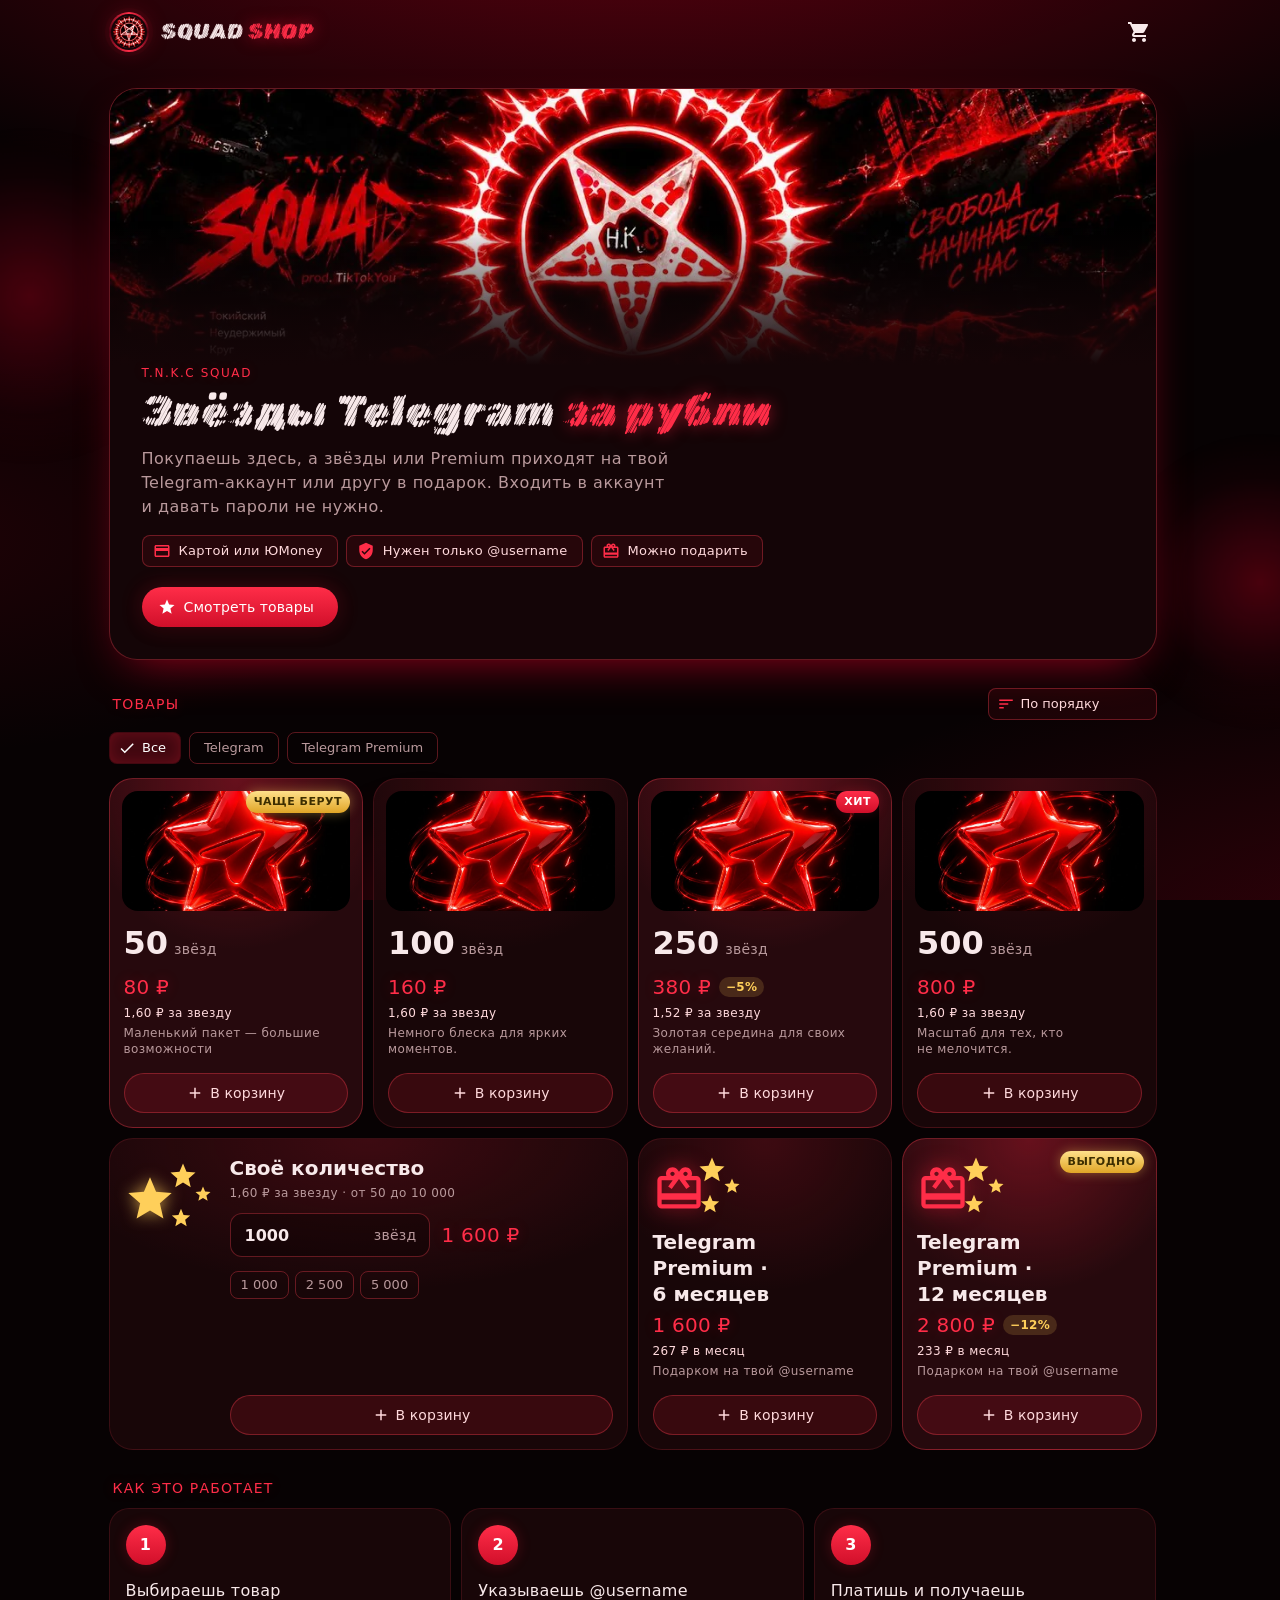
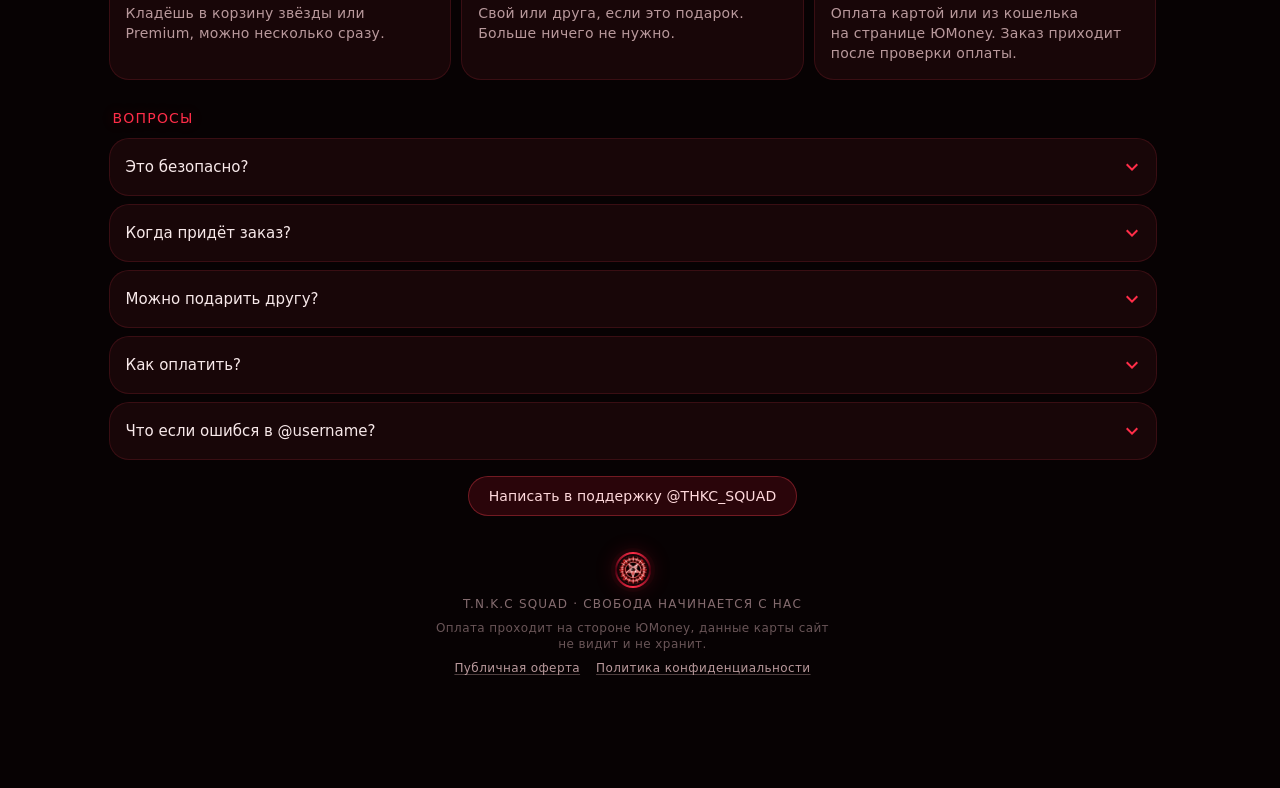
==== commit e16c47fd: "Оферта и политика конфиденциальности (черновик) - offer.html: публичная оферта на услугу покупки и п" ====
--- a/index.html
+++ b/index.html
@@ -26,7 +26,7 @@
   <link rel="preload" href="img/squad-cover.webp" as="image" fetchpriority="high">
   <link rel="preload" href="fonts/squad-latin.woff2" as="font" type="font/woff2" crossorigin>
   <link rel="preload" href="fonts/squad-cyrillic.woff2" as="font" type="font/woff2" crossorigin>
-  <link rel="stylesheet" href="style.css?v=8">
+  <link rel="stylesheet" href="style.css?v=9">
 </head>
 <body>
   <div id="topSentinel" aria-hidden="true"></div>
@@ -104,6 +104,7 @@
       <span class="logo-ring small"><img class="logo" src="img/squad-logo.webp" alt="" loading="lazy" decoding="async"></span>
       <p>T.N.K.C SQUAD · Свобода начинается с нас</p>
       <p class="fine">Оплата проходит на&nbsp;стороне ЮMoney, данные карты сайт не&nbsp;видит и&nbsp;не&nbsp;хранит.</p>
+      <p class="foot-links"><a href="offer.html">Публичная оферта</a><a href="privacy.html">Политика конфиденциальности</a></p>
     </footer>
   </main>
 
@@ -152,6 +153,6 @@
 
   <div class="snackbar" id="snackbar" role="status" aria-live="polite"></div>
 
-  <script src="app.js?v=15"></script>
+  <script src="app.js?v=16"></script>
 </body>
 </html>
--- a/style.css
+++ b/style.css
@@ -877,3 +877,26 @@
 .login-text { margin: 4px 0 0; color: var(--text-2); font-size: 15px; line-height: 22px; }
 .link-inline { color: var(--red); text-decoration: underline; text-underline-offset: 2px; }
 .text-btn.logout { margin: 16px 0 0 -8px; color: var(--text-2); }
+
+/* ---- legal pages: offer.html, privacy.html ---------------------------------- */
+.doc { max-width: 760px; }
+.doc-title { margin: 12px 0 4px; font-size: 28px; line-height: 36px; }
+@media (min-width: 640px) { .doc-title { font-size: 36px; line-height: 44px; } }
+.doc-date { margin: 0 0 20px; font-size: 12px; line-height: 16px; letter-spacing: 0.4px; color: var(--text-2); }
+.doc section { margin: 0 0 12px; padding: 16px 18px; border-radius: 20px; border: 1px solid var(--line); background: var(--surface); }
+.doc h2 { margin: 0 0 10px; font-size: 16px; line-height: 24px; font-weight: 500; color: #fff; }
+.doc p, .doc li { margin: 0 0 8px; font-size: 14px; line-height: 22px; color: var(--text-2); }
+.doc p:last-child, .doc li:last-child { margin-bottom: 0; }
+.doc ul { margin: 0 0 8px; padding-left: 20px; }
+.doc b { color: var(--text); font-weight: 500; }
+.doc a:not(.text-btn) { color: var(--red); text-decoration: underline; text-underline-offset: 2px; text-decoration-color: rgba(255, 45, 72, 0.4); }
+.doc mark { padding: 0 4px; border-radius: 4px; background: rgba(255, 207, 90, 0.18); color: var(--gold); }
+.doc-req { display: grid; grid-template-columns: max-content 1fr; gap: 6px 16px; margin: 0 0 8px; }
+.doc-req dt { color: var(--text-2); }
+.doc-req dd { margin: 0; color: var(--text); overflow-wrap: anywhere; }
+
+/* Links to the offer and the policy: in the footer and under the pay button. */
+.foot-links { display: flex; flex-wrap: wrap; justify-content: center; gap: 4px 16px; }
+.foot .foot-links a { text-transform: none; font-size: 12px; line-height: 16px; letter-spacing: 0.4px; color: var(--text-2); text-decoration: underline; text-underline-offset: 2px; text-decoration-color: rgba(185, 153, 156, 0.4); }
+.agree { margin: 10px 0 0; text-align: center; font-size: 12px; line-height: 16px; color: var(--text-2); }
+.agree a { color: var(--on-container); text-decoration: underline; text-underline-offset: 2px; }
